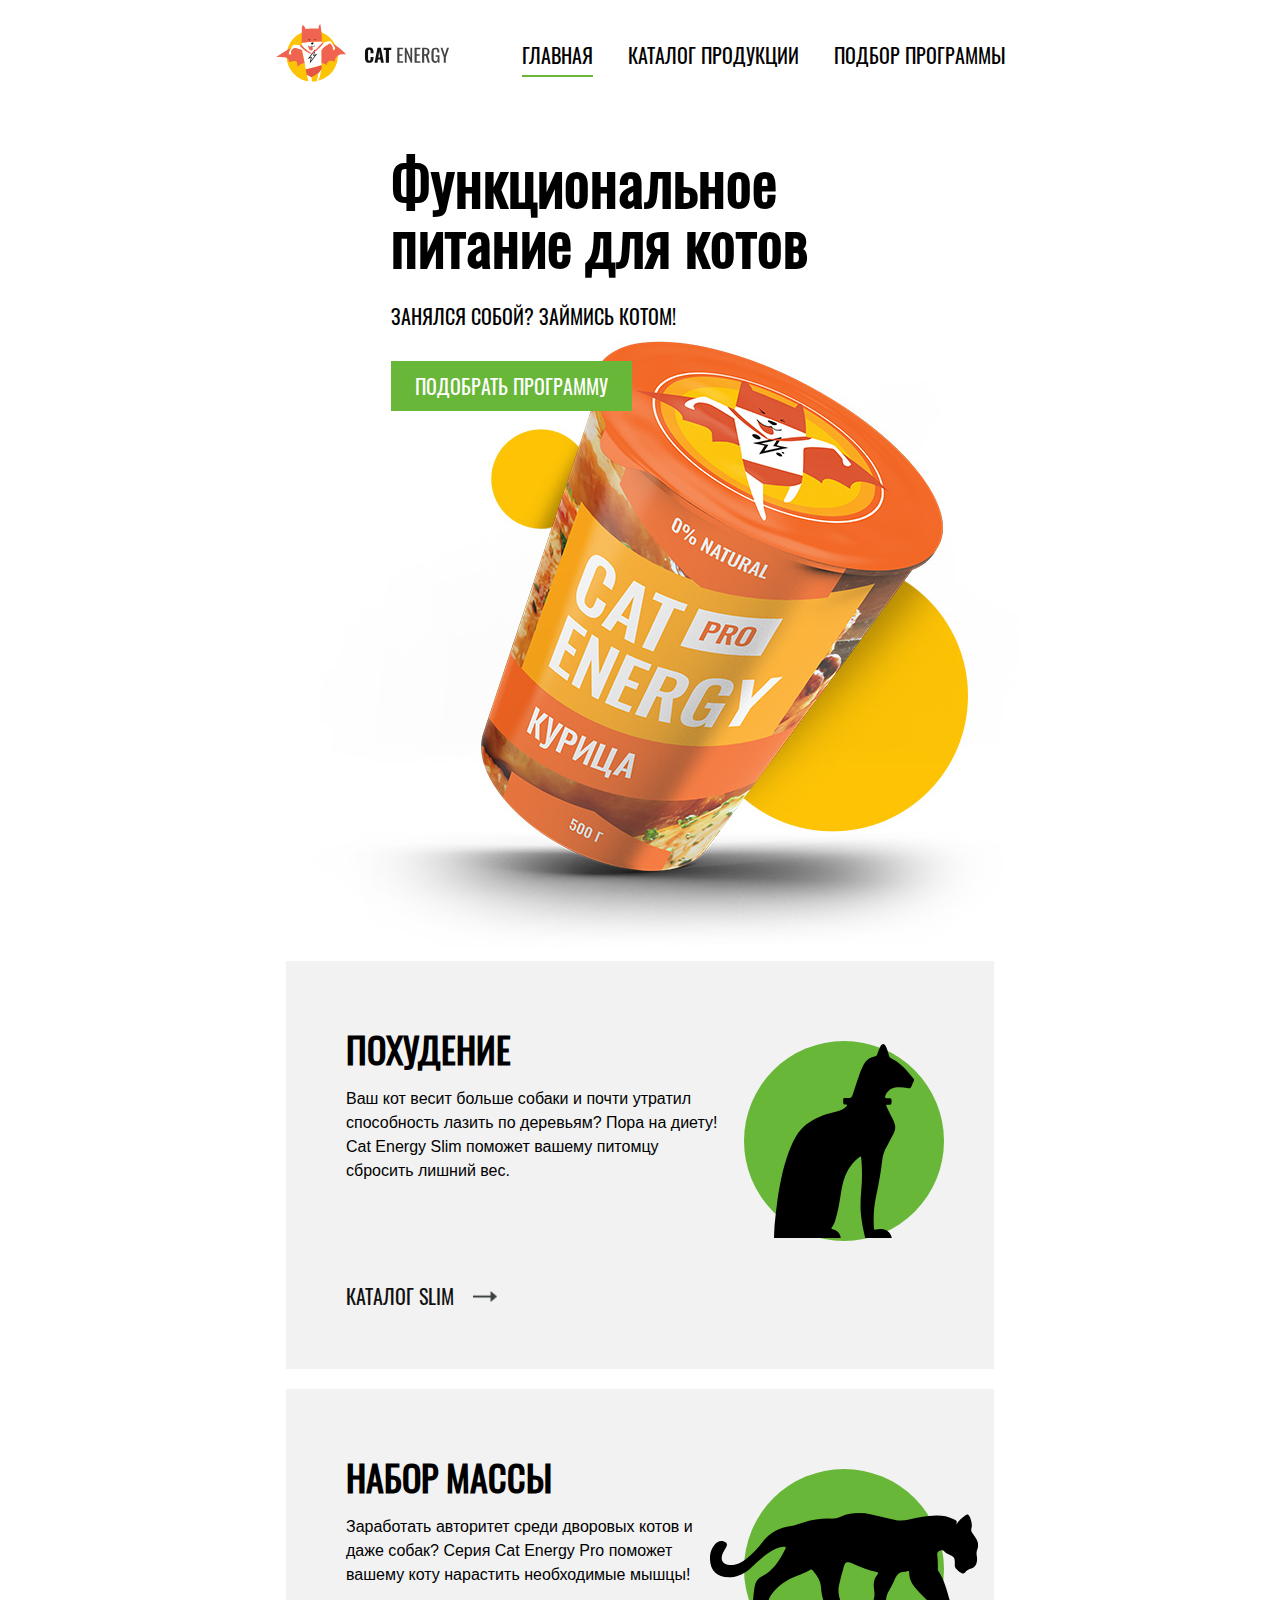
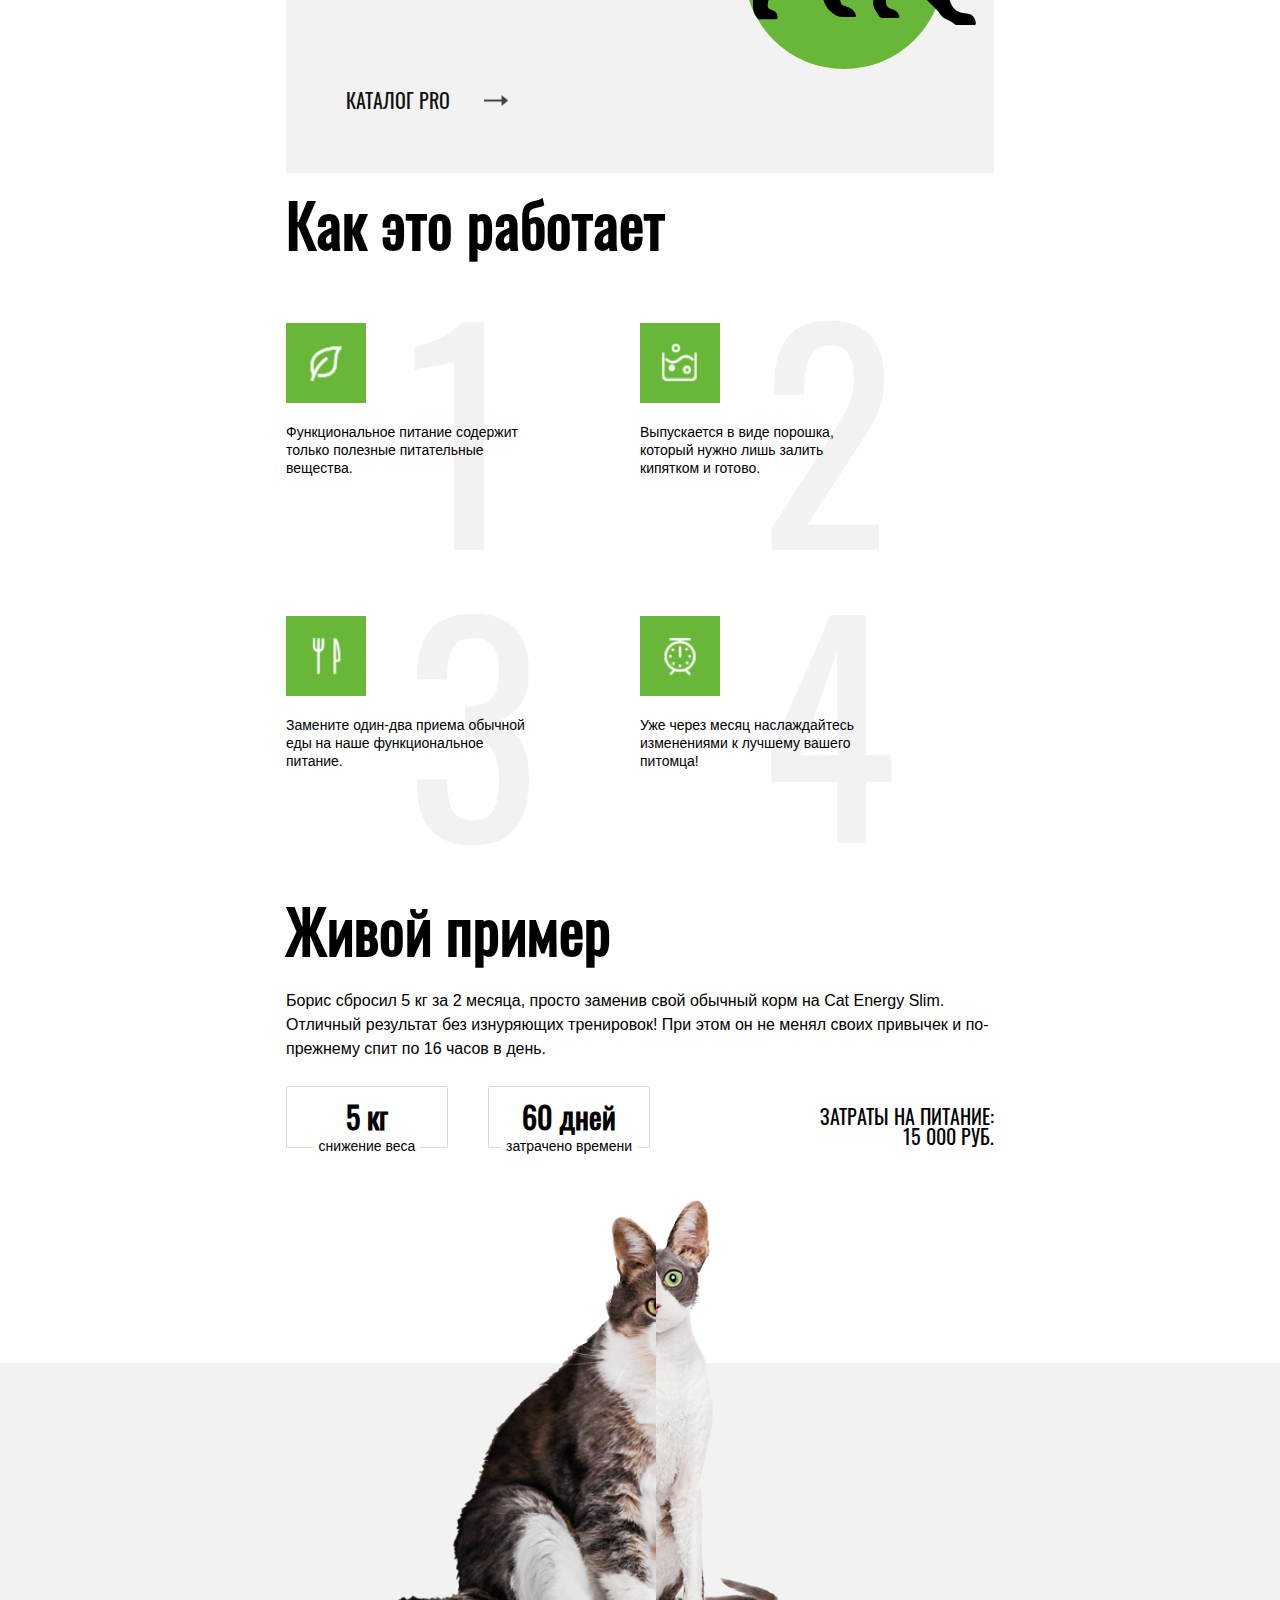
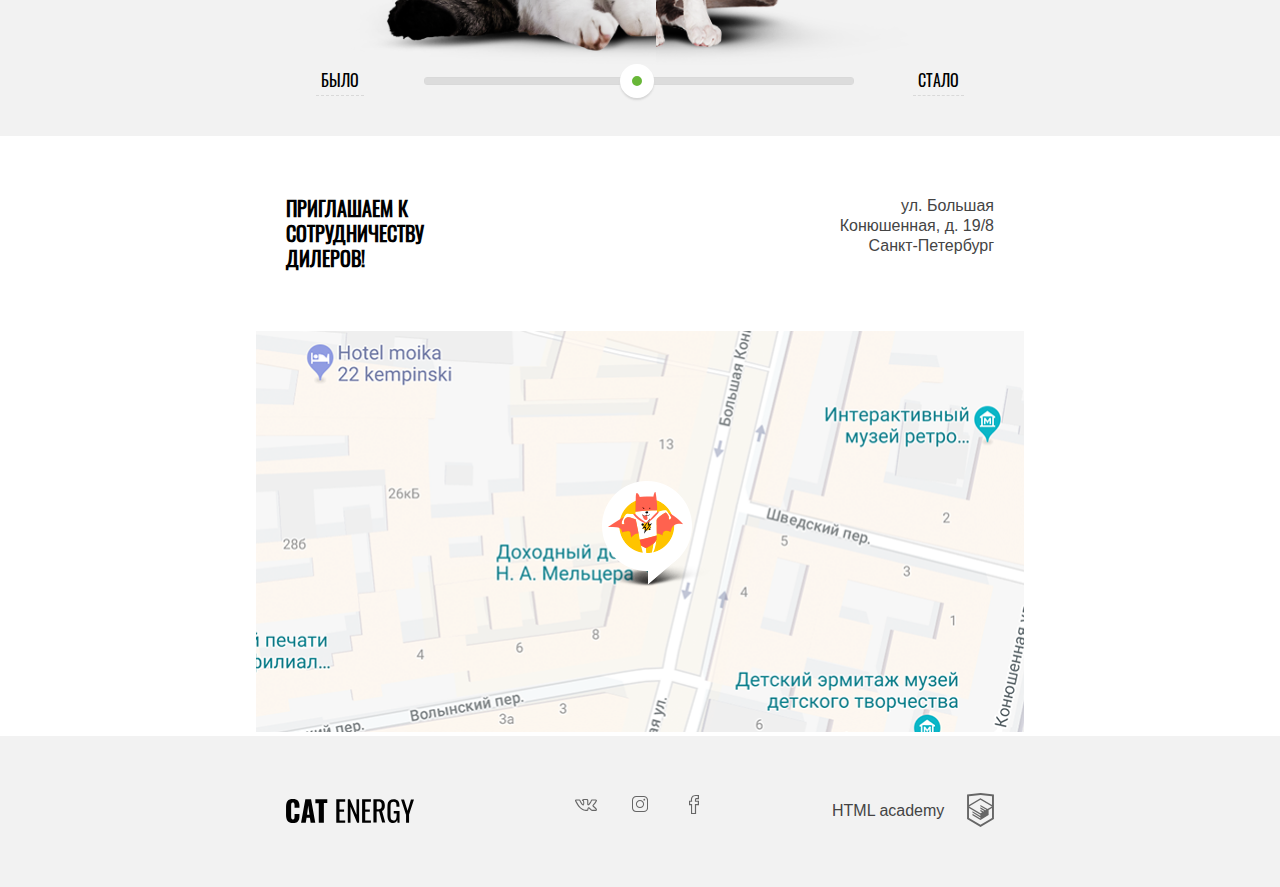
==== index.html @ 94b05511 "first commit" ====
<!DOCTYPE html>
<html lang="ru">

<head>
  <meta charset="UTF-8">
  <meta name="viewport" content="width=device-width, initial-scale=1.0">
  <title>Document</title>
  <link rel="stylesheet" href="/css/style.min.css">
</head>

<body>
  <header class="page-header">
    <div class="page-header__wrapper">
      <a class="page-header__logo">
        <picture>
          <source media="(min-width:1440px)" srcset="/img/svg/logo-desktop.svg">
          <source media="(min-width:768px)" srcset="/img/svg/logo-tablet.svg">
          <img class="page-header__logo-image" src="/img/svg/logo-mobile.svg" alt="Логотип Cat Energy">
        </picture>
      </a>
      <a class="page-header__logo--text" href="#">
        <img class="page-header__name" wigth="101" height="18" src="/img/svg/logo-mobile-header.svg" width="101" alt="Логотип Cat Energy">
      </a>


    </div>
    <nav class="main-nav main-nav--nojs">
      <button class="main-nav__toggle" type="button"><span class="visually-hidden">Открыть меню</span></button>
      <ul class="main-nav__list site-list">

        <li class="site-list__item site-list__item--active"><a class="site-list__link site-list__link--active"><span>Главная</span></a></li>
        <li class="site-list__item"><a class="site-list__link" href="catalog.html"><span>Каталог продукции</span></a>

        </li>
        <li class="site-list__item"><a class="site-list__link" href="programs.html"><span>Подбор программы</span></a>
        </li>
      </ul>
    </nav>


  </header>
  <main>

    <section class="start-home">
      <h1 class="visually-hidden">Cat energy</h1>
      <h2 class="start-home__title">Функциональное <br> питание для котов</h2>
      <p class="start-home__text">Занялся собой? Займись котом!</p>
      <picture>
        <source media="(min-width:1440px)" srcset="/img/index-can-desktop@1x.png 1x, /img/index-can-desktop@2x.png 2x">
        <source media="(min-width:768px)" srcset="/img/index-can-tablet@1x.jpg 1x, /img/index-can-tablet@2x.jpg 2x">
        <img class="start-home__image" src="/img/index-can-mobile@1x.png" srcset="/img/index-can-mobile@2x.png 2x" width="709" height="609" alt="Cat energy Функциональное питание для котов">
      </picture>
      <a href="programs.html" class="start-home__button button">Подобрать программу</a>
    </section>
    <div class="container">
      <section class="programs">
        <h2 class="visually-hidden">Описание программ питания</h2>


        <ul class="programs__list">
          <li class="programs__item">
            <div class="programs__illustration">
              <svg width="35" height="49" class="programs__picture programs__picture--slim">
                <title>Похудение</title>
                <use xlink:href="/img/svg/sprite.svg#svg--cat-slim_b"></use>

              </svg>

            </div>
            <h3 class="programs__title">Похудение</h3>
            <p class="programs__text">Ваш кот весит больше собаки и почти утратил способность лазить по деревьям? Пора
              на
              диету! Cat Energy Slim поможет вашему питомцу сбросить лишний вес.</p>
            <a href="catalog.html" class="programs__link"><span>Каталог Slim</span>

              <svg width="24" height="11" class="programs__arrow">
                <title>Стрелка</title>
                <use xlink:href="/img/svg/sprite.svg#svg--icon-arrow"></use>

              </svg>
            </a>
          </li>
          <li class="programs__item">
            <div class="programs__illustration">
              <svg width="67" height="28" class="programs__picture programs__picture--pro">
                <title>Набор массы</title>
                <use xlink:href="/img/svg/sprite.svg#svg--cat-pro_b"></use>

              </svg>
            </div>
            <h3 class="programs__title">Набор массы</h3>
            <p class="programs__text">Заработать авторитет среди дворовых котов и даже собак?
              Серия Cat Energy Pro поможет вашему коту нарастить необходимые мышцы!</p>
            <a href="catalog.html" class="programs__link"><span>Каталог Pro</span>
              <span class="programs__arrow arrow">

                <svg width="24" height="11" class="programs__arrow">
                  <title>Стрелка</title>
                  <use xlink:href="/img/svg/sprite.svg#svg--icon-arrow"></use>

                </svg>

            </span></a>
          </li>
        </ul>

      </section>
      <section class="how-to">
        <h2 class="how-to__title">
          Как это работает
        </h2>
        <ul class="how-to__list">
          <li class="how-to__item how-to__item--nature">
            <p class="how-to__text">Функциональное питание содержит только полезные питательные вещества.</p>
          </li>
          <li class="how-to__item how-to__item--struct">
            <p class="how-to__text">Выпускается в виде порошка, который нужно лишь залить кипятком и готово.</p>
          </li>
          <li class="how-to__item how-to__item--eat">
            <p class="how-to__text">Замените один-два приема обычной еды на наше функциональное питание.</p>
          </li>
          <li class="how-to__item how-to__item--time">
            <p class="how-to__text">Уже через месяц наслаждайтесь изменениями к лучшему вашего питомца!</p>
          </li>
        </ul>
      </section>
    </div>
    <section class="experience">
      <div class="container experience__column">
        <div class="experience__info">
          <h2 class="experience__title">Живой пример</h2>
          <p class="experience__text">Борис сбросил 5 кг за 2 месяца, просто заменив свой обычный корм на Cat Energy
            Slim.
            Отличный результат без изнуряющих тренировок! При этом он не менял своих привычек и по-прежнему спит по 16
            часов
            в
            день. </p>
          <div class="experience__wrapper">
            <ul class="experience__list">
              <li class="experience__item">
                <strong class="experience__fact">5 кг</strong>
                <p class="experience__about">снижение веса</p>
              </li>
              <li class="experience__item">
                <strong class="experience__fact">60 дней</strong>
                <p class="experience__about">затрачено времени</p>
              </li>
            </ul>
            <p class="experience__price"><span>Затраты на питание:</span> <span> 15 000 руб.</span> </p>
          </div>
        </div>
        <div class="experience__interactive">

          <div class="experience__cat-box">
            <div class="experience__cat--before" style="width: 50%;"></div>
            <div class="experience__cat--after" style="width: 50%;"></div>
          </div>
          <div class="experience__progress">
            <button type="button" class="experience__button experience__button--before">Было</button>
            <div class="experience__range-wrapper">
              <div class="experience__toggle experience__toggle--before"> </div>

              <input type="range" min="1" max="100" value="50" class="experience__range range" id="toggle">

              

            </div>
            <button type="button" class="experience__button experience__button--after">Стало</button>
          </div>
        </div>

      </div>

    </section>


  </main>

  <footer class="page-footer">
    <section class="adress">
      <div class="container">
        <div class="adress__wrapper">
          <h3 class="adress__title">Приглашаем к сотрудничеству дилеров!</h3>
          <p class="adress__text">ул. Большая Конюшенная, д. 19/8
            <br>
            <br>
            Санкт-Петербург</p>

        </div>
      </div>

      <div class="adress__map-container">
        <picture>
          <source srcset="/img/bg-map-desktop@1x.png 1x, /img/bg-map-desktop@2x.png 2x" media="(min-width:1440px)">
          <source srcset="/img/bg-map-tablet@1x.png 1x, /img/bg-map-tablet@2x.png 2x" media="(min-width:768px)">
          <img class="adress__map" src="/img/bg-map-mobile@1x.png" srcset="/img/bg-map-mobile@2x.png 2x" alt="Местонахождение ул. Большая Конюшенная, д. 19/8
        Санкт-Петербург">
        </picture>
        <span class="adress__map-pin"></span>
      </div>
    </section>

    <section class="page-footer__main">
      <div class="container">
        <div class="page-footer__wrapper">
          <div class="page-footer__container">
            <img src="/img/svg/footer-logo.svg" width="128" height="24" alt="Логотип Cat Energy" class="page-footer__logo">
          </div>
          <div class="page-footer__social social">
            <ul class="page-footer__social social__list">
              <li class="social__item">
                <a class="social__link social__link--vk" href="#">
                  <svg width="22" height="12" class="social__icon">
                    <title>Вконтакте</title>
                    <use xlink:href="/img/svg/sprite.svg#svg--icon-vk"></use>
                  </svg>

                </a>
              </li>
              <li class="social__item">
                <a class="social__link social__link--inst" href="#">
                  <svg width="16" height="16" class="social__icon">
                    <title>Инстаграмм</title>
                    <use xlink:href="/img/svg/sprite.svg#svg--icon-insta"></use>
                  </svg>


                </a>
              </li>
              <li class="social__item">
                <a class="social__link social__link--fb" href="#">
                  <svg width="10" height="19" class="social__icon">
                    <title>Фейсбук</title>
                    <use xlink:href="/img/svg/sprite.svg#svg--icon-fb"></use>
                  </svg>


                </a>
              </li>
            </ul>
          </div>
          <p class="page-footer__copyright">
            <span>HTML academy</span>
            <a class="" href="htmlacademy.ru">
              <svg width="27" height="34" class="social__icon">
                <title>htmlacademy</title>
                <use xlink:href="/img/svg/sprite.svg#svg--logo-htmlacademy"></use>
              </svg>
            </a>

          </p>
        </div>

      </div>
    </section>
  </footer>

  <script src="\js\action.min.js"></script>
</body>

</html>
---- css/style.min.css ----
/*! normalize.css v8.0.1 | MIT License | github.com/necolas/normalize.css */
body,html{font-size:14px}html{line-height:1.15;-webkit-text-size-adjust:100%}body{min-width:320px;max-width:1440px;margin:0 auto;font-family:Arial,sans-serif;line-height:18px;font-weight:400;color:#000;background-color:#fff}details,main{display:block}h1{font-size:2em;margin:.67em 0}hr{-webkit-box-sizing:content-box;box-sizing:content-box;height:0;overflow:visible}code,kbd,pre,samp{font-family:monospace,monospace;font-size:1em}a{background-color:transparent;text-decoration:none}abbr[title]{border-bottom:none;-webkit-text-decoration:underline dotted;text-decoration:underline dotted}b,strong{font-weight:bolder}small{font-size:80%}sub,sup{font-size:75%;line-height:0;position:relative;vertical-align:baseline}sub{bottom:-.25em}sup{top:-.5em}img{border-style:none;height:auto;max-width:100%}button,input,optgroup,select,textarea{font-family:inherit;font-size:100%;line-height:1.15;margin:0}button,input{overflow:visible}button,select{text-transform:none}[type=button],[type=reset],[type=submit],button{-webkit-appearance:button}[type=button]::-moz-focus-inner,[type=reset]::-moz-focus-inner,[type=submit]::-moz-focus-inner,button::-moz-focus-inner{border-style:none;padding:0}[type=button]:-moz-focusring,[type=reset]:-moz-focusring,[type=submit]:-moz-focusring,button:-moz-focusring{outline:1px dotted ButtonText}fieldset{padding:.35em .75em .625em}legend{color:inherit;display:table;max-width:100%;white-space:normal}progress{vertical-align:baseline}textarea{overflow:auto}[type=checkbox],[type=radio],legend{-webkit-box-sizing:border-box;box-sizing:border-box;padding:0}[type=number]::-webkit-inner-spin-button,[type=number]::-webkit-outer-spin-button{height:auto}[type=search]{-webkit-appearance:textfield;outline-offset:-2px}[type=search]::-webkit-search-decoration{-webkit-appearance:none}::-webkit-file-upload-button{-webkit-appearance:button;font:inherit}summary{display:list-item}[hidden],template{display:none}@font-face{font-family:"Oswald-Regular";src:url(/fonts/Oswald-Regular.woff2) format("woff2"),url(/fonts/Oswald-Regular.woff) format("woff");font-weight:400;font-style:normal;font-display:swap}@font-face{font-family:"Oswald-Bold";src:url(/fonts/Oswald-Bold.woff2) format("woff2"),url(/fonts/Oswald-Bold.woff) format("woff");font-weight:700;font-style:normal;font-display:swap}.visually-hidden{position:absolute;width:1px;height:1px;padding:0;margin:-1px;overflow:hidden;clip:rect(0 0 0 0);border:0}path{fill:inherit;stroke:inherit}.button{padding:14px 74px;background-color:#68b738;font:inherit;text-transform:uppercase;font-family:'Oswald-Regular',Arial,sans-serif;font-size:14px;line-height:18px;border:0;color:#fff}.button:hover{background-color:#5eaa2f}.button:focus{color:rgba(255,255,255,.3)}.container{position:relative;display:block;width:280px;margin-left:auto;margin-right:auto;padding-left:20px;padding-right:20px}@media (min-width:768px){.container{width:708px;padding-left:30px;padding-right:30px}}@media (min-width:1440px){.container{width:1220px;padding-left:40px;padding-right:40px}}@media (min-width:768px) and (max-width:1299px){.container--ident{padding-left:70px;padding-right:70px}}.page-header,.page-header__wrapper{position:relative;display:-webkit-box;display:-ms-flexbox;display:flex}.page-header{-webkit-box-orient:vertical;-webkit-box-direction:normal;-ms-flex-direction:column;flex-direction:column;width:320px;margin:0 auto}.page-header__wrapper{height:65px;-webkit-box-align:center;-ms-flex-align:center;align-items:center;margin:0 20px}.page-header__name{width:212px;text-align:center}.page-header__logo{position:absolute;top:0;left:0;margin:11px 0}.page-header__logo:hover{opacity:.8}.page-header__logo:active,.site-list__link[href]:hover{opacity:.6}.page-header__logo-image{width:33px;height:38px}.page-header__logo--text{width:101px;height:18px;margin:0 auto}@media (min-width:768px){.page-header{width:768px;-webkit-box-orient:horizontal;-webkit-box-direction:normal;-ms-flex-direction:row;flex-direction:row;-webkit-box-pack:justify;-ms-flex-pack:justify;justify-content:space-between;margin-top:24px;margin-bottom:24px}.page-header__wrapper{display:block}.page-header__name{display:none}.page-header__logo{position:relative}.page-header__logo-image{width:173px;height:58px}.page-header__logo:focus,.page-header__logo:hover{opacity:.6}.page-header__logo:active{opacity:.3}}@media (min-width:1440px){.page-header{position:relative;width:1440px;margin-top:54px}.page-header::after{content:"";position:absolute;top:-54px;right:0;width:50%;height:698px;background-image:url(/img//index-background-desktop@1x.jpg);background-size:auto 100%;background-repeat:no-repeat;background-position:top right;background-color:#64a83b;z-index:-1}.page-header__wrapper{margin-left:110px}.page-header__logo{position:relative}.page-header__logo-image{width:202px;height:59px}.inner-page .page-header::after{width:0;height:0}}@media (-webkit-min-device-pixel-ratio:1.5),(min-resolution:1.5dppx){.page-header::after{background-image:url(/img/index-background-desktop@2x.jpg)}}.page-main__title{font-family:'Oswald-Regular',Arial,sans-serif;font-size:36px;line-height:60px;padding:0;margin-top:15px;margin-bottom:25px}.page-main__form{margin:0 auto}@media (min-width:768px){.page-main__title{font-size:60px;line-height:60px;padding:0}}@media (min-width:1440px){.page-main__title{margin-top:70px;margin-bottom:53px}}.main-nav{position:relative;width:320px;margin:0 auto}.main-nav__toggle{position:absolute;top:-65px;right:0;z-index:2;display:block;width:65px;height:65px;cursor:pointer;border:0}.main-nav__toggle,.main-nav__toggle:hover,.main-nav__togglefocus{background-color:#fff}.main-nav__list{height:0;opacity:0;-webkit-transition:height .5s,opacity .2s;transition:height .5s,opacity .2s}.main-nav--opened .main-nav__list{height:216px;opacity:1;-webkit-transition:height .5s,opacity 1.2s;transition:height .5s,opacity 1.2s}.main-nav--nojs .main-nav__list{height:auto;opacity:1}.main-nav--nojs .main-nav__toggle{display:none}.main-nav .main-nav__toggle::after,.main-nav .main-nav__toggle::before{content:"";position:absolute;right:20px;width:24px;height:2px;background-color:#000;top:29px;-webkit-box-shadow:0 6px 0 0 #000;box-shadow:0 6px 0 0 #000;-webkit-transition:.5s ease-out;transition:.5s ease-out}.main-nav .main-nav__toggle::after{top:23px;-webkit-box-shadow:0 12px 0 0 #000;box-shadow:0 12px 0 0 #000}.main-nav--opened .main-nav__toggle::after,.main-nav--opened .main-nav__toggle::before{content:"";position:absolute;top:30px;right:20px;width:24px;height:2px;background-color:#000;-webkit-transform:rotate(45deg);transform:rotate(45deg);-webkit-box-shadow:none;box-shadow:none;-webkit-transition:.5s ease-out;transition:.5s ease-out}.main-nav--opened .main-nav__toggle::after{-webkit-transform:rotate(-45deg);transform:rotate(-45deg)}@media (min-width:768px){.main-nav{width:auto;min-height:auto;position:relative;display:-webkit-box;display:-ms-flexbox;display:flex;margin-top:21px;margin-bottom:12px}.main-nav__list{height:auto;opacity:1;-webkit-transition:height .5s,opacity 1.2s;transition:height .5s,opacity 1.2s}.main-nav__toggle{display:none}.main-nav--closed .main-nav__list{height:auto;opacity:1;-webkit-transition:none;transition:none}}@media (min-width:1440px){.main-nav{margin-left:0;margin-right:110px}}.site-list{margin:0;padding:0;list-style:none;text-align:center}.site-list__item{border-top:2px solid #f2f2f2}.site-list__link{display:block;margin:25px auto;text-transform:uppercase;font-family:'Oswald-Regular',Arial,sans-serif;font-size:20px;line-height:20px;color:#000}.site-list__link[href]:active{opacity:.3}@media (min-width:768px){.site-list{display:-webkit-box;display:-ms-flexbox;display:flex;height:auto}.site-list__item{border:0;margin-left:35px}.site-list__item--active{border-bottom:2px solid #68b738}.site-list a{margin:0}}@media (min-width:1440px){.site-list__link{padding-bottom:3px;color:#fff}.site-list__item--active{border-bottom:2px solid #fff}.site-list__link--active span{border-bottom:none}.inner-page .site-list__link{padding-bottom:3px;color:#000}.inner-page .site-list__item--active{border-bottom:2px solid #68b738}}.start-home{position:relative;display:-webkit-box;display:-ms-flexbox;display:flex;-webkit-box-orient:vertical;-webkit-box-direction:normal;-ms-flex-direction:column;flex-direction:column;-webkit-box-align:center;-ms-flex-align:center;align-items:center;width:320px;margin:0 auto 20px}.start-home::after{content:"";position:absolute;left:0;width:100%;height:305px;background-image:url(/img/index-background-mobile.jpg);background-repeat:no-repeat;background-position:0 0;background-size:320px 305px;background-color:#64a83b;z-index:-1}.start-home__text,.start-home__title{font-family:'Oswald-Regular',Arial,sans-serif;font-size:36px;line-height:36px;color:#fff;text-align:center;padding:0;margin:29px 0 0}.start-home__text{text-transform:uppercase;font-size:14px;line-height:14px;margin:22px 0 0}.start-home__image{margin-top:28px}.start-home__button{margin-top:3px}@media (min-width:768px){.start-home{-webkit-box-align:start;-ms-flex-align:start;align-items:flex-start;width:427px;padding-left:120px;padding-right:192px;margin:0 auto}.start-home::after{content:"";width:0;height:0}.start-home__title{color:#000;text-align:left;font-size:60px;line-height:60px;margin:38px 0 35px}.start-home__text{color:#000;font-size:20px;line-height:20px;margin:0 0 32px}.start-home__image{position:absolute;top:200px;left:40px;z-index:-1}.start-home__button{font-size:20px;line-height:20px;padding:15px 24px;margin-bottom:550px}}@media (min-width:1440px){.start-home{-webkit-box-align:start;-ms-flex-align:start;align-items:flex-start;width:427px;padding-left:190px;margin:0 0 268px}.start-home__title{margin-top:78px;margin-bottom:45px}.start-home__text{margin-bottom:48px}.start-home__image{position:absolute;width:522px;height:499px;top:-30px;left:auto;right:-280px;z-index:-1}.start-home__button{margin-bottom:0}}.programs{display:-webkit-box;display:-ms-flexbox;display:flex;-webkit-box-orient:vertical;-webkit-box-direction:normal;-ms-flex-direction:column;flex-direction:column;-webkit-box-align:center;-ms-flex-align:center;align-items:center}.programs__list{position:relative;list-style:none;width:280px;margin:0;padding:0 20px}.programs__item{position:relative;display:-webkit-box;display:-ms-flexbox;display:flex;-ms-flex-wrap:wrap;flex-wrap:wrap;-webkit-box-align:center;-ms-flex-align:center;align-items:center;padding:30px 20px 0;margin-bottom:20px;background-color:#f2f2f2}.programs__item:last-child{margin-bottom:35px}.programs__title{font-family:'Oswald-Regular',Arial,sans-serif;font-size:24px;line-height:37px;text-transform:uppercase;margin:0 0 35px 92px}.programs__text{width:240px;margin:0;padding:0 0 23px;font-family:Arial,sans-serif;font-size:14px;line-height:18px;border-bottom:1px solid #d9d9d9}.programs__illustration{position:absolute;top:25px;width:50px;height:50px;background:#68b738;border-radius:50%}.programs__picture{position:absolute;left:50%;top:50%;-webkit-transform:translate(-50%,-50%);transform:translate(-50%,-50%)}.programs__link{margin-top:20px;margin-bottom:22px}.programs__link span{font-family:'Oswald-Regular',Arial,sans-serif;font-size:16px;line-height:16px;text-transform:uppercase}@media (min-width:768px){.programs__wrapper{width:768px}.programs__list{width:708px}.programs__item{position:relative;display:-webkit-box;display:-ms-flexbox;display:flex;-webkit-box-orient:vertical;-webkit-box-direction:normal;-ms-flex-direction:column;flex-direction:column;-webkit-box-align:start;-ms-flex-align:start;align-items:flex-start;padding-top:70px;padding-left:60px}.programs__item:last-child{margin-bottom:20px}.programs__title{font-size:36px;line-height:36px;padding:0;margin:0 0 20px}.programs__text{width:380px;font-size:16px;line-height:24px;margin-bottom:60px;border:0}.programs__illustration{width:200px;height:200px;top:80px;right:50px}.programs__link{margin-bottom:60px;padding:0;color:#111}.programs__link:active{color:#111;opacity:.3}.programs__link span{font-size:20px;line-height:20px}.programs__arrow,.programs__link:active .programs__arrow,.programs__link:hover .programs__arrow{-webkit-transition:-webkit-transform .4s;transition:transform .4s;transition:transform .4s,-webkit-transform .4s}.programs__arrow{margin-left:15px;margin-bottom:3px;-webkit-transform:translateX(0);transform:translateX(0)}.programs__link:active .programs__arrow,.programs__link:hover .programs__arrow{-webkit-transform:translateX(5px);transform:translateX(5px)}.programs__link:active .programs__arrow{opacity:.5}.programs__picture--slim{width:140px;height:194px}.programs__picture--pro{width:268px;height:112px}}@media (min-width:1440px){.programs{-webkit-box-orient:horizontal;-webkit-box-direction:normal;-ms-flex-direction:row;flex-direction:row}.programs__list{display:-webkit-box;display:-ms-flexbox;display:flex;-webkit-box-pack:justify;-ms-flex-pack:justify;justify-content:space-between;-ms-flex-wrap:wrap;flex-wrap:wrap;width:100%}.programs__item{padding-right:40px}.programs__title{margin-left:160px;margin-bottom:65px}.programs__text{width:470px;padding:0;margin-bottom:30px}.programs__link{margin-top:0}.programs__illustration{width:100px;height:100px;top:40px;left:50px}.programs__picture--slim{width:70px;height:97px}.programs__picture--pro{width:134px;height:56px}}.how-to__title{font-family:'Oswald-Regular',Arial,sans-serif;font-size:36px;line-height:60px;padding:0;margin:0}.how-to__list{position:relative;list-style:none;padding:0;margin:0}.how-to__item{position:relative;margin-left:81px;margin-bottom:20px}.how-to__item:last-child{margin-bottom:40px}.how-to__item::before{content:"";position:absolute;width:60px;height:60px;top:0;left:-80px;background-color:#68b738}.how-to__item--eat::before,.how-to__item--nature::before,.how-to__item--struct::before,.how-to__item--time::before{background-image:url(/img/advantage-leaf@1x.png);background-repeat:no-repeat;background-position:center center;background-size:60px 60px}.how-to__item--eat::before,.how-to__item--struct::before,.how-to__item--time::before{background-image:url(/img/advantage-powder@1x.png)}.how-to__item--eat::before,.how-to__item--time::before{background-image:url(/img/advantage-dining@1x.png)}.how-to__item--time::before{background-image:url(/img/advantage-clock@1x.png)}@media (-webkit-min-device-pixel-ratio:1.5),(min-resolution:1.5dppx){.how-to__item--nature::before{background-image:url(/img/advantage-leaf@2x.png)}.how-to__item--struct::before{background-image:url(/img/advantage-powder@2x.png)}.how-to__item--eat::before{background-image:url(/img/advantage-dining@2x.png)}.how-to__item--time::before{background-image:url(/img/advantage-clock@2x.png)}}.how-to__text{font-family:Arial,sans-serif;font-size:14px;line-height:18px}@media (min-width:768px){.how-to{counter-reset:itemNum}.how-to__title{font-size:60px;line-height:60px;margin-bottom:30px}.how-to__list{display:-webkit-box;display:-ms-flexbox;display:flex;-ms-flex-wrap:wrap;flex-wrap:wrap}.how-to__item{width:354px;margin:0 0 85px}.how-to__text{width:245px;margin-top:140px}.how-to__item::before{top:40px;left:0;width:80px;height:80px}.how-to__item::after{counter-increment:itemNum;content:counter(itemNum);position:absolute;font-family:'Oswald-Regular',Arial,sans-serif;font-size:281px;line-height:281px;top:0;left:120px;color:#f2f2f2;z-index:-1}}@media (min-width:1440px){.how-to__list{-webkit-box-pack:justify;-ms-flex-pack:justify;justify-content:space-between}.how-to__item{width:245px}.how-to__text{width:225px}}.range{-webkit-appearance:none;-moz-appearance:none;appearance:none;width:100%;height:6px;background-color:#dcdcdc;outline:0;cursor:pointer}.range::-webkit-slider-thumb{-webkit-appearance:none;appearance:none;width:34px;height:34px;border:12px solid #fff;border-radius:50%;-webkit-box-shadow:0 2px 2px 0 #d6d6d6;box-shadow:0 2px 2px 0 #d5d5d5;background-color:#68b738}.range::-webkit-slider-thumb::before{content:"";position:absolute;top:12px;left:12px;width:8px;height:8px;border-radius:50%;background-color:#68b738}.range::-webkit-slider-thumb:hover{-webkit-box-shadow:0 5px 5px 0 #d5d5d5;box-shadow:0 5px 5px 0 #d5d5d5}.range::-webkit-slider-thumb:active{width:32px;height:32px;border:11px solid #fff;-webkit-box-shadow:0 0 0 2px #68b738;box-shadow:0 0 0 2px #68b738}.experience{background-color:#f2f2f2}.experience__title{font-family:'Oswald-Regular',Arial,sans-serif;font-size:36px;line-height:60px;padding:30px 0 0;margin:0 0 30px}.experience__text{font-family:Arial,sans-serif;font-size:14px;line-height:18px;padding:0;margin:0 0 25px}.experience__list{display:-webkit-box;display:-ms-flexbox;display:flex;-ms-flex-wrap:wrap;flex-wrap:wrap;-webkit-box-align:center;-ms-flex-align:center;align-items:center;-webkit-box-pack:justify;-ms-flex-pack:justify;justify-content:space-between;list-style:none;padding:0;margin:0 0 38px}.experience__item{position:relative}.experience__fact{display:block;padding:15px 0;width:125px;font-family:'Oswald-Regular',Arial,sans-serif;font-size:24px;line-height:24px;text-align:center;border:1px solid #d9d9d9;border-radius:2px}.experience__about{position:absolute;top:35px;left:20px;width:77px;padding:0 5px;background-color:#f2f2f2;font-family:Arial,sans-serif;font-size:12px;line-height:12px;text-align:center}.experience__price{font-family:'Oswald-Regular',Arial,sans-serif;font-size:14px;line-height:20px;text-transform:uppercase;text-align:center;margin-bottom:45px}.experience__cat-box{position:relative;width:320px;height:300px}.experience__cat--after,.experience__cat--before{position:absolute;bottom:0;background-size:cover;background-repeat:no-repeat;background-position-x:center;-webkit-transition:.5s;transition:.5s}.experience__cat--before{left:0;height:240px;background-image:url(/img/before-mobile@1x.png);background-position:right 0}.experience__cat--after{right:0;height:300px;background-image:url(/img/after-mobile@1x.png);background-position:left 0}@media (-webkit-min-device-pixel-ratio:1.5),(min-resolution:1.5dppx){.experience__cat--after{background-image:url(/img/after-mobile@2x.png)}.experience__cat--before{background-image:url(/img/before-mobile@2x.png)}}.experience__progress,.experience__range-wrapper{display:-webkit-box;display:-ms-flexbox;display:flex;-webkit-box-align:center;-ms-flex-align:center;align-items:center}.experience__progress{-webkit-box-pack:justify;-ms-flex-pack:justify;justify-content:space-between;margin:0 30px;padding-bottom:40px}.experience__range-wrapper{position:relative;width:85px;height:14px;background-color:#fff;border:1px solid #d9d9d9;border-radius:15px}.experience__toggle{content:"";position:absolute;top:4px;left:5px;width:35px;height:6px;border-radius:6px;background-color:#68b738}.experience__toggle--after,.experience__toggle--before{-webkit-transform:translateX(0);transform:translateX(0);-webkit-transition:.5s ease-out;transition:.5s ease-out}.experience__toggle--after{right:5px;-webkit-transform:translateX(110%);transform:translateX(110%)}.experience__button{font-family:'Oswald-Regular',Arial,sans-serif;font-size:16px;line-height:20px;text-transform:uppercase;border:0;background-color:transparent;padding:5px;cursor:pointer}.adress__text br,.experience__range,.range{display:none}@media (min-width:768px){.experience{background-image:-webkit-gradient(linear,left top,left bottom,from(#fff),color-stop(57%,#fff),color-stop(57%,#f2f2f2),to(#f2f2f2));background-image:linear-gradient(#fff 0,#fff 57%,#f2f2f2 57%,#f2f2f2 100%)}.experience__title{font-size:60px;line-height:60px}.experience__text{font-size:16px;line-height:24px}.experience__item,.experience__wrapper{display:-webkit-box;display:-ms-flexbox;display:flex}.experience__wrapper{-webkit-box-pack:justify;-ms-flex-pack:justify;justify-content:space-between}.experience__item{position:relative;-webkit-box-orient:vertical;-webkit-box-direction:normal;-ms-flex-direction:column;flex-direction:column;-webkit-box-align:center;-ms-flex-align:center;align-items:center;margin-right:40px}.experience__price{font-size:20px;line-height:20px;width:192px;text-align:right}.experience__fact{width:160px;font-size:30px;line-height:30px}.experience__about{position:relative;width:auto;top:auto;left:auto;bottom:9px;margin:0;padding:0 5px;font-size:14px;line-height:14px;text-align:center;background-color:#fff}.experience__cat-box{display:block;width:610px;height:465px}.experience__cat--after,.experience__cat--before{position:absolute;height:465px;background-size:cover;background-repeat:no-repeat;-webkit-transition:none;transition:none}.experience__cat--before{left:65px;background-image:url(/img/before-tablet@1x.png);background-position:left}.experience__cat--after{right:-65px;background-image:url(/img/after-tablet@1x.png);background-position:right}.experience__range-wrapper{position:relative;display:-webkit-box;display:-ms-flexbox;display:flex;-webkit-box-align:center;-ms-flex-align:center;align-items:center;width:428px;height:6px;background-color:#d9d9d9;border-radius:3px}.experience__range{display:block;width:574px;margin:0 auto}.experience__button{border-bottom:1px dashed #d9d9d9}.experience__button:hover{border-bottom:1px solid #d9d9d9}.experience__button:active{border:0}.experience__toggle{display:none}}@media (min-width:768px) and (-webkit-min-device-pixel-ratio:1.5),(min-width:768px) and (min-resolution:1.5dppx){.experience__cat--after{background-image:url(/img/after-tablet@2x.png)}.experience__cat--before{background-image:url(/img/before-tablet@2x.png)}}@media (min-width:1440px){.experience{background-image:-webkit-gradient(linear,left top,left bottom,from(#fff),color-stop(28%,#fff),color-stop(28%,#f2f2f2),to(#f2f2f2));background-image:linear-gradient(#fff 0,#fff 28%,#f2f2f2 28%,#f2f2f2 100%)}.experience__column,.experience__info{display:-webkit-box;display:-ms-flexbox;display:flex}.experience__column{-webkit-box-pack:justify;-ms-flex-pack:justify;justify-content:space-between}.experience__info{-webkit-box-orient:vertical;-webkit-box-direction:normal;-ms-flex-direction:column;flex-direction:column}.experience__title{margin-bottom:135px}.experience__text{width:440px}.experience__wrapper{-webkit-box-orient:vertical;-webkit-box-direction:normal;-ms-flex-direction:column;flex-direction:column}.experience__list{-webkit-box-pack:justify;-ms-flex-pack:justify;justify-content:space-between;width:365px;margin-bottom:56px}.experience__item{margin:0}.experience__price{width:335px;display:-webkit-box;display:-ms-flexbox;display:flex;-webkit-box-pack:justify;-ms-flex-pack:justify;justify-content:space-between;margin:0}.experience__cat--before{position:absolute;left:-15px}.experience__cat--after{position:absolute;right:15px}}.page-footer__main{display:-webkit-box;display:-ms-flexbox;display:flex;-webkit-box-orient:vertical;-webkit-box-direction:normal;-ms-flex-direction:column;flex-direction:column;background-color:#f2f2f2}.page-footer__container,.page-footer__copyright{display:-webkit-box;display:-ms-flexbox;display:flex;-webkit-box-align:center;-ms-flex-align:center;align-items:center}.page-footer__container{-webkit-box-pack:center;-ms-flex-pack:center;justify-content:center;width:280px;height:95px}.page-footer__copyright{-webkit-box-pack:justify;-ms-flex-pack:justify;justify-content:space-between;margin:0;padding:22px 0;font-family:Arial,sans-serif;font-size:16px;line-height:16px;color:#444}.inner-page .page-footer{background-color:#f2f2f2}@media (min-width:768px){.page-footer__wrapper{display:-webkit-box;display:-ms-flexbox;display:flex;-webkit-box-pack:justify;-ms-flex-pack:justify;justify-content:space-between;margin:35px 0}.page-footer__container{width:auto;height:auto;margin-right:34px}.page-footer__copyright{width:162px}}.adress{position:relative}.adress__wrapper{display:-webkit-box;display:-ms-flexbox;display:flex}.adress__title{font-family:'Oswald-Regular',Arial,sans-serif;font-size:16px;line-height:20px;text-transform:uppercase;width:50%}.adress__text{font-family:Arial,sans-serif;font-size:14px;line-height:20px;width:50%}.adress__map-container{margin:0 auto}.adress__map,.adress__map-container{position:relative;width:320px}.adress__map-pin{position:absolute;top:180px;left:120px;width:62px;height:53px;background-image:url(/img/map-pin.png);background-repeat:no-repeat;background-size:100% 100%}@media (min-width:768px){.adress__wrapper{-webkit-box-pack:justify;-ms-flex-pack:justify;justify-content:space-between;padding:60px 0}.adress__text,.adress__title{width:165px;font-size:20px;line-height:25px;margin:0}.adress__text{text-align:right;font-size:16px;line-height:20px;color:#444}.adress__map,.adress__map-container{width:768px}.adress__map-pin{top:150px;left:330px;width:124px;height:106px;background-image:url(/img/map-pin_tablet.png);background-repeat:no-repeat;background-size:100% 100%}}@media (min-width:1440px){.adress__map,.adress__map-container{width:1440px}.adress__wrapper{position:absolute;z-index:1;padding:65px 70px;margin-top:90px;background-color:#fff}.adress__map-pin{position:absolute;top:150px;left:960px;width:124px;height:106px}.adress__text br{display:block}}.social{padding:24px 0 15px;border-top:1px solid #d9d9d9;border-bottom:1px solid #d9d9d9}.social__icon{cursor:pointer;fill:#666}.social__icon:focus,.social__icon:hover{fill:#68b738}.social__list{display:-webkit-box;display:-ms-flexbox;display:flex;-ms-flex-wrap:wrap;flex-wrap:wrap;-webkit-box-align:center;-ms-flex-align:center;align-items:center;-webkit-box-pack:justify;-ms-flex-pack:justify;justify-content:space-between;width:130px;padding:0;margin:0 auto;list-style:none}.social__link--fb,.social__link--inst{margin-right:6px}@media (min-width:768px){.social{border:0}}.catalog{display:block;width:320px;margin:0 auto}.catalog__title{font-family:'Oswald-Regular',Arial,sans-serif;font-size:36px;line-height:60px;font-weight:300;margin:0;padding:20px 20px 25px;border-top:2px solid #f2f2f2}.catalog__list{width:280px;list-style:none;padding:0 20px}.catalog__item{padding-bottom:25px}.catalog__more{display:-webkit-box;display:-ms-flexbox;display:flex;-webkit-box-orient:vertical;-webkit-box-direction:normal;-ms-flex-direction:column;flex-direction:column;-webkit-box-align:center;-ms-flex-align:center;align-items:center;border-top:2px solid #f2f2f2;border-bottom:2px solid #f2f2f2}.catalog__more-plus{width:30px;height:30px;opacity:.2;margin:25px 0}.catalog__more-title{text-transform:uppercase;font-family:'Oswald-Regular',Arial,sans-serif;font-size:16px;line-height:20px;margin:0 0 10px}.catalog__more-subtitle{font-size:12px;line-height:16px;margin-bottom:20px}.catalog__more-button{width:280px;background-color:#f2f2f2;margin-bottom:23px;color:#444}.catalog__more-button:hover{background-color:#ebebeb}.catalog__more-button:active{opacity:.3}@media (min-width:768px){.catalog{width:768px;margin:0 auto}.catalog__title{font-size:60px;line-height:60px;font-weight:300;margin:0;padding:20px 20px 25px;border-top:none}.catalog__list{display:-webkit-box;display:-ms-flexbox;display:flex;-ms-flex-wrap:wrap;flex-wrap:wrap;-webkit-box-pack:justify;-ms-flex-pack:justify;justify-content:space-between;width:708px}.catalog__item{width:324px;background-image:-webkit-gradient(linear,left top,left bottom,from(#fff),color-stop(25%,#fff),color-stop(25%,#f2f2f2),to(#f2f2f2));background-image:linear-gradient(#fff 0,#fff 25%,#f2f2f2 25%,#f2f2f2 100%);padding:0;margin-bottom:20px}.catalog__more{display:-webkit-box;display:-ms-flexbox;display:flex;-webkit-box-orient:vertical;-webkit-box-direction:normal;-ms-flex-direction:column;flex-direction:column;-webkit-box-align:center;-ms-flex-align:center;align-items:center;-webkit-box-pack:end;-ms-flex-pack:end;justify-content:flex-end;width:324px;border:2px solid #cdcdcd;padding:10px 0;margin-top:auto;margin-bottom:20px}.catalog__more-plus{width:60px;height:60px;margin:38px 0}.catalog__more-title{width:140px;margin-bottom:20px;text-align:center}.catalog__more-subtitle{width:170px;margin-bottom:80px;text-align:center}.catalog__more-button{width:248px;padding:8px 10px;margin-bottom:30px}}@media (min-width:1440px){.catalog{width:1300px}.catalog__list{width:1220px}.catalog__more{width:245px}.catalog__more-plus{margin:50px 0}.catalog__more-button{width:170px}}.product{display:-webkit-box;display:-ms-flexbox;display:flex;-ms-flex-wrap:wrap;flex-wrap:wrap;border-top:2px solid #f2f2f2}.product__wrapper{width:140px}.product__name{width:80px;text-transform:uppercase;font-family:'Oswald-Regular',Arial,sans-serif;font-size:16px;line-height:20px}.product__button{width:280px}.product__options{width:140px;border-collapse:collapse;font-size:16px;line-height:16px;color:#444}.product__options td:last-child{text-align:right}@media (min-width:768px){.product{-webkit-box-orient:vertical;-webkit-box-direction:normal;-ms-flex-direction:column;flex-direction:column;-webkit-box-align:center;-ms-flex-align:center;align-items:center;-webkit-box-pack:end;-ms-flex-pack:end;justify-content:flex-end;border-top:none}.product__wrapper{width:248px;margin-bottom:35px}.product__image{margin-top:50px;margin-bottom:40px}.product__name{width:140px;font-size:20px;line-height:20px;text-align:center;padding:0;margin:0 auto 20px}.product__button{width:248px;padding:8px 10px;margin-bottom:40px}.product__options{width:248px;border-collapse:collapse;color:#444}.product__options tr{border-bottom:1px solid #cdcdcd}.product__options td{padding:7px 0}.product__options td:last-child{text-align:right}}@media (min-width:1440px){.product{width:245px}.product__button,.product__options,.product__wrapper{width:170px}}.addition__title{position:relative;font-family:'Oswald-Regular',Arial,sans-serif;font-size:24px;line-height:24px;margin:0;padding:20px 0 25px}.addition__title::after{content:"";position:absolute;right:-20px;top:33px;width:50px;height:3px;background-color:#68b738}.addition__list{list-style:none;margin:0;padding:0}.addition__item{display:-webkit-box;display:-ms-flexbox;display:flex;-webkit-box-orient:vertical;-webkit-box-direction:normal;-ms-flex-direction:column;flex-direction:column;border-top:1px solid #cdcdcd;border-bottom:none}.addition__item:last-child{border-bottom:1px solid #cdcdcd}.addition__name{text-transform:uppercase;font-family:'Oswald-Regular',Arial,sans-serif;font-size:16px;line-height:16px;margin:15px 0}.addition__wrapper{display:-webkit-box;display:-ms-flexbox;display:flex;-webkit-box-pack:justify;-ms-flex-pack:justify;justify-content:space-between;margin-bottom:10px}.addition__price,.addition__quantity{font-size:14px;line-height:14px;color:#444;margin:0;padding:0}.addition__button{width:280px;margin-bottom:15px}@media (min-width:768px){.addition__title{font-size:36px;line-height:36px;padding-left:35px}.addition__title::after{width:326px;right:-40px;top:40px}.addition__title::before{content:"";position:absolute;left:-40px;top:40px;width:30px;height:3px;background-color:#68b738}.addition__item{-webkit-box-orient:horizontal;-webkit-box-direction:normal;-ms-flex-direction:row;flex-direction:row;-ms-flex-wrap:wrap;flex-wrap:wrap;-webkit-box-pack:justify;-ms-flex-pack:justify;justify-content:space-between;-webkit-box-align:center;-ms-flex-align:center;align-items:center;width:635px;padding:0 35px;border:1px solid #cdcdcd;border-bottom:none}.addition__name{font-size:20px;line-height:20px;color:#222;width:300px;margin:0}.addition__wrapper{-webkit-box-pack:end;-ms-flex-pack:end;justify-content:flex-end;width:230px;margin-top:25px;margin-bottom:20px}.addition__button{width:100%;padding:8px 10px}.addition__price{display:block;width:90px;text-align:right}}@media (min-width:1440px){.addition__column{display:-webkit-box;display:-ms-flexbox;display:flex;-webkit-box-pack:justify;-ms-flex-pack:justify;justify-content:space-between}.addition__title{margin:75px 0}.addition__title::after{width:960px;right:-80px}.addition__title::before{width:70px;left:-80px}.addition__list{margin-bottom:65px}.addition__item{width:896px;border-left:none;border-right:none}.addition__wrapper{-webkit-box-pack:justify;-ms-flex-pack:justify;justify-content:space-between;width:325px;margin-top:29px;margin-bottom:28px}.addition__button{width:248px;margin:0}}.stock{display:-webkit-box;display:-ms-flexbox;display:flex;-webkit-box-orient:vertical;-webkit-box-direction:normal;-ms-flex-direction:column;flex-direction:column;-webkit-box-align:center;-ms-flex-align:center;align-items:center;width:280px;height:289px;background-color:#68b738;background-image:url(/img/gift-photo-mobile.jpg);background-position:0 0;background-repeat:no-repeat;margin:40px 0}.stock__gift{margin-top:65px;margin-bottom:60px;fill:#fff}.stock__text{width:165px;text-align:center;font-size:16px;line-height:20px;color:#fff}@media (min-width:768px){.stock{-webkit-box-orient:horizontal;-webkit-box-direction:normal;-ms-flex-direction:row;flex-direction:row;-ms-flex-pack:distribute;justify-content:space-around;-webkit-box-align:center;-ms-flex-align:center;align-items:center;width:708px;height:200px;margin:70px 0;background-image:url(/img/gift-photo-tablet.jpg)}.stock__gift{width:55px;height:60px;margin:0}.stock__text{text-align:left}}@media (min-width:1440px){.stock{-webkit-box-orient:vertical;-webkit-box-direction:normal;-ms-flex-direction:column;flex-direction:column;-webkit-box-align:center;-ms-flex-align:center;align-items:center;width:245px;height:289px;background-image:url(/img/gift-photo-desktop.jpg);margin:0}}.form__title{position:relative;display:inline-block;padding-right:20px;margin:30px 0 33px;font-family:'Oswald-Regular',Arial,sans-serif;font-size:24px;line-height:24px;background-color:#fff}.form__title::before{content:'';position:absolute;top:12px;left:0;width:305px;height:3px;background-color:#68b738;z-index:-1}.form__title--contact{width:190px}.form__subtitle{padding:0;width:250px;text-align:left;font-family:'Oswald-Regular',Arial,sans-serif;font-size:14px;line-height:18px;text-transform:uppercase;margin:0 0 39px}.form__string{display:-webkit-box;display:-ms-flexbox;display:flex;-webkit-box-align:center;-ms-flex-align:center;align-items:center;-webkit-box-pack:justify;-ms-flex-pack:justify;justify-content:space-between;margin-bottom:0}.form__string:last-child{margin-bottom:18px}.form__list{list-style:none;padding:0;margin:0}.form__item{position:relative;display:-webkit-box;display:-ms-flexbox;display:flex;-webkit-box-pack:justify;-ms-flex-pack:justify;justify-content:space-between;-webkit-box-align:center;-ms-flex-align:center;align-items:center;width:280px;text-transform:uppercase;margin-bottom:17px}.form__item--row:last-child{margin-bottom:0}.form__border{border-top:1px solid #e6e6e6;border-bottom:1px solid #e6e6e6;padding-top:30px}.form__border .form__list{margin:0 auto}.form__border .form__item{margin-bottom:0}.form__wrapper{display:-webkit-box;display:-ms-flexbox;display:flex;-webkit-box-orient:vertical;-webkit-box-direction:normal;-ms-flex-direction:column;flex-direction:column;-webkit-box-align:center;-ms-flex-align:center;align-items:center;margin-bottom:3px}.form__label{font-family:'Oswald-Regular',Arial,sans-serif;font-size:16px;line-height:18px;text-transform:uppercase}.form__label--checkbox,.form__label--radio{position:relative;margin-left:46px;margin-bottom:25px}.form__radio+label::before{content:"";position:absolute;left:-47px;top:-7px;width:30px;height:30px;border:1px solid #e6e6e6;border-radius:50%}.form__radio:hover+label::before{border:1px solid #bababa}.form__radio:disabled+label::before{opacity:.3}.form__radio:checked+label::after{content:"";position:absolute;left:-37px;top:3px;width:12px;height:12px;background-color:#68b738;border-radius:50%}.form__radio:disabled+label::after{opacity:.3}.form__text{font:inherit;font-family:'Oswald-Regular',Arial,sans-serif;font-size:16px;line-height:18px;text-transform:uppercase;background-color:transparent;border:1px solid rgba(205,205,205,.5);-webkit-box-flex:1;-ms-flex-positive:1;flex-grow:1;padding:11px 10px 12px 20px;margin-left:12px}.form__text:focus,.form__text:hover{border:1px solid #444}.form__text:hover+.form__input-icon{fill:#68b738}.form__text--error+.form__input-icon{border:1px solid #ff8282;fill:#ff8282}.form__textarea{font:inherit;font-family:'Oswald-Regular',Arial,sans-serif;font-size:16px;line-height:18px;width:100%;-webkit-box-sizing:border-box;box-sizing:border-box;min-height:150px;padding:12px;border:1px solid rgba(205,205,205,.5);text-transform:uppercase}.form__checkbox+label::before{content:"";position:absolute;left:-42px;top:-5px;width:30px;height:30px;border:1px solid #cdcdcd}.form__checkbox:hover+label::before{border:1px solid #bababa}.form__checkbox:disabled+label::before{opacity:.3}.form__checkbox:checked+label::after{content:"";position:absolute;left:-32px;top:5px;width:12px;height:12px;background-color:#68b738}.form__checkbox:disabled+label::after{opacity:.3}.form__column--contact .form__text{padding-right:40px}.form__column--contact .form__item:last-child .form__text{max-width:126px}.form__column--end{display:-webkit-box;display:-ms-flexbox;display:flex;-webkit-box-orient:vertical;-webkit-box-direction:normal;-ms-flex-direction:column;flex-direction:column;-webkit-box-align:center;-ms-flex-align:center;align-items:center;margin-bottom:40px}.form__input-icon{position:absolute}.form__input-icon--phone{top:0;right:12px}.form__input-icon--email{top:0;right:16px}.form__button{font-family:'Oswald-Regular',Arial,sans-serif;font-size:16px;line-height:20px;width:100%;padding:10px 16px;margin-bottom:20px}.form__surely{text-align:center}@media (min-width:768px){.form__title{font-size:36px;line-height:36px;padding:0 40px;margin-bottom:65px}.form__title::before{top:20px;left:-30px;width:768px}.form__title--contact{width:auto}.form__subtitle{font-family:'Oswald-Regular',Arial,sans-serif;font-size:20px;line-height:30px;text-transform:uppercase;width:333px}.form__container{width:634px}.form__border{width:634px;border:1px solid #e6e6e6;margin:0 auto 70px}.form__border .form__list{width:574px}.form__item{width:634px;margin-bottom:20px}.form__item:last-child{margin-bottom:0}.form__text{margin-left:16px}.form__label{font-family:'Oswald-Regular',Arial,sans-serif;font-size:20px;line-height:20px;text-transform:uppercase}.form__label--radio{position:relative;margin-left:62px;margin-bottom:30px}.form__label--checkbox{position:relative;margin-left:60px;margin-bottom:50px}.form__column{display:-webkit-box;display:-ms-flexbox;display:flex;-webkit-box-orient:horizontal;-webkit-box-direction:normal;-ms-flex-direction:row;flex-direction:row;-ms-flex-wrap:wrap;flex-wrap:wrap;-webkit-box-pack:justify;-ms-flex-pack:justify;justify-content:space-between;-webkit-box-align:center;-ms-flex-align:center;align-items:center;margin-bottom:0}.form__column .form__string{width:284px}.form__column--contact .form__item:last-child .form__text{max-width:700px}.form__column--end{margin-bottom:60px}.form__wrapper{width:634px;margin:0 auto 70px}.form__radio+label::before{content:"";position:absolute;left:-58px;top:-10px;width:40px;height:40px;border:1px solid #e6e6e6;border-radius:50%}.form__radio:checked+label::after{content:"";position:absolute;left:-46px;top:2px;width:18px;height:18px;background-color:#68b738;border-radius:50%}.form__checkbox+label::before{content:"";position:absolute;left:-58px;top:-10px;width:40px;height:40px;border:1px solid #e6e6e6}.form__checkbox:checked+label::after{content:"";position:absolute;left:-46px;top:2px;width:18px;height:18px;background-color:#68b738}.form__button{width:284px;margin-bottom:0}.form__surely{width:300px;text-align:left;font-size:16px;line-height:16px}}@media (min-width:1440px){.form__title::before{top:20px;left:-40px;width:1300px}.form__column{display:-webkit-box;display:-ms-flexbox;display:flex;-webkit-box-orient:horizontal;-webkit-box-direction:normal;-ms-flex-direction:row;flex-direction:row;-webkit-box-pack:justify;-ms-flex-pack:justify;justify-content:space-between;margin-bottom:70px}.form__column--contact{-webkit-box-align:baseline;-ms-flex-align:baseline;align-items:baseline;margin-bottom:30px}.form__column .form__container{margin:0}.form__string{width:324px}.form__container{width:1220px}.form__wrapper{width:570px}.form__border{width:570px;margin:0;border:1px solid #e6e6e6;padding-top:40px;padding-bottom:15px}.form__border .form__list{width:520px}.form__item{width:570px}.form__text{font-size:20px;line-height:20px}.form__label--radio{margin-left:88px;margin-bottom:30px}.form__label--checkbox{position:relative;margin-left:60px;margin-bottom:0}.form__textarea{width:1220px;min-height:176px}.form__input-icon{position:absolute}.form__input-icon--phone{top:6px;right:12px}.form__input-icon--email{top:6px;right:16px}.form__button{width:570px;margin-bottom:0}.form__surely{width:576px;text-align:left;font-size:16px;line-height:16px}}
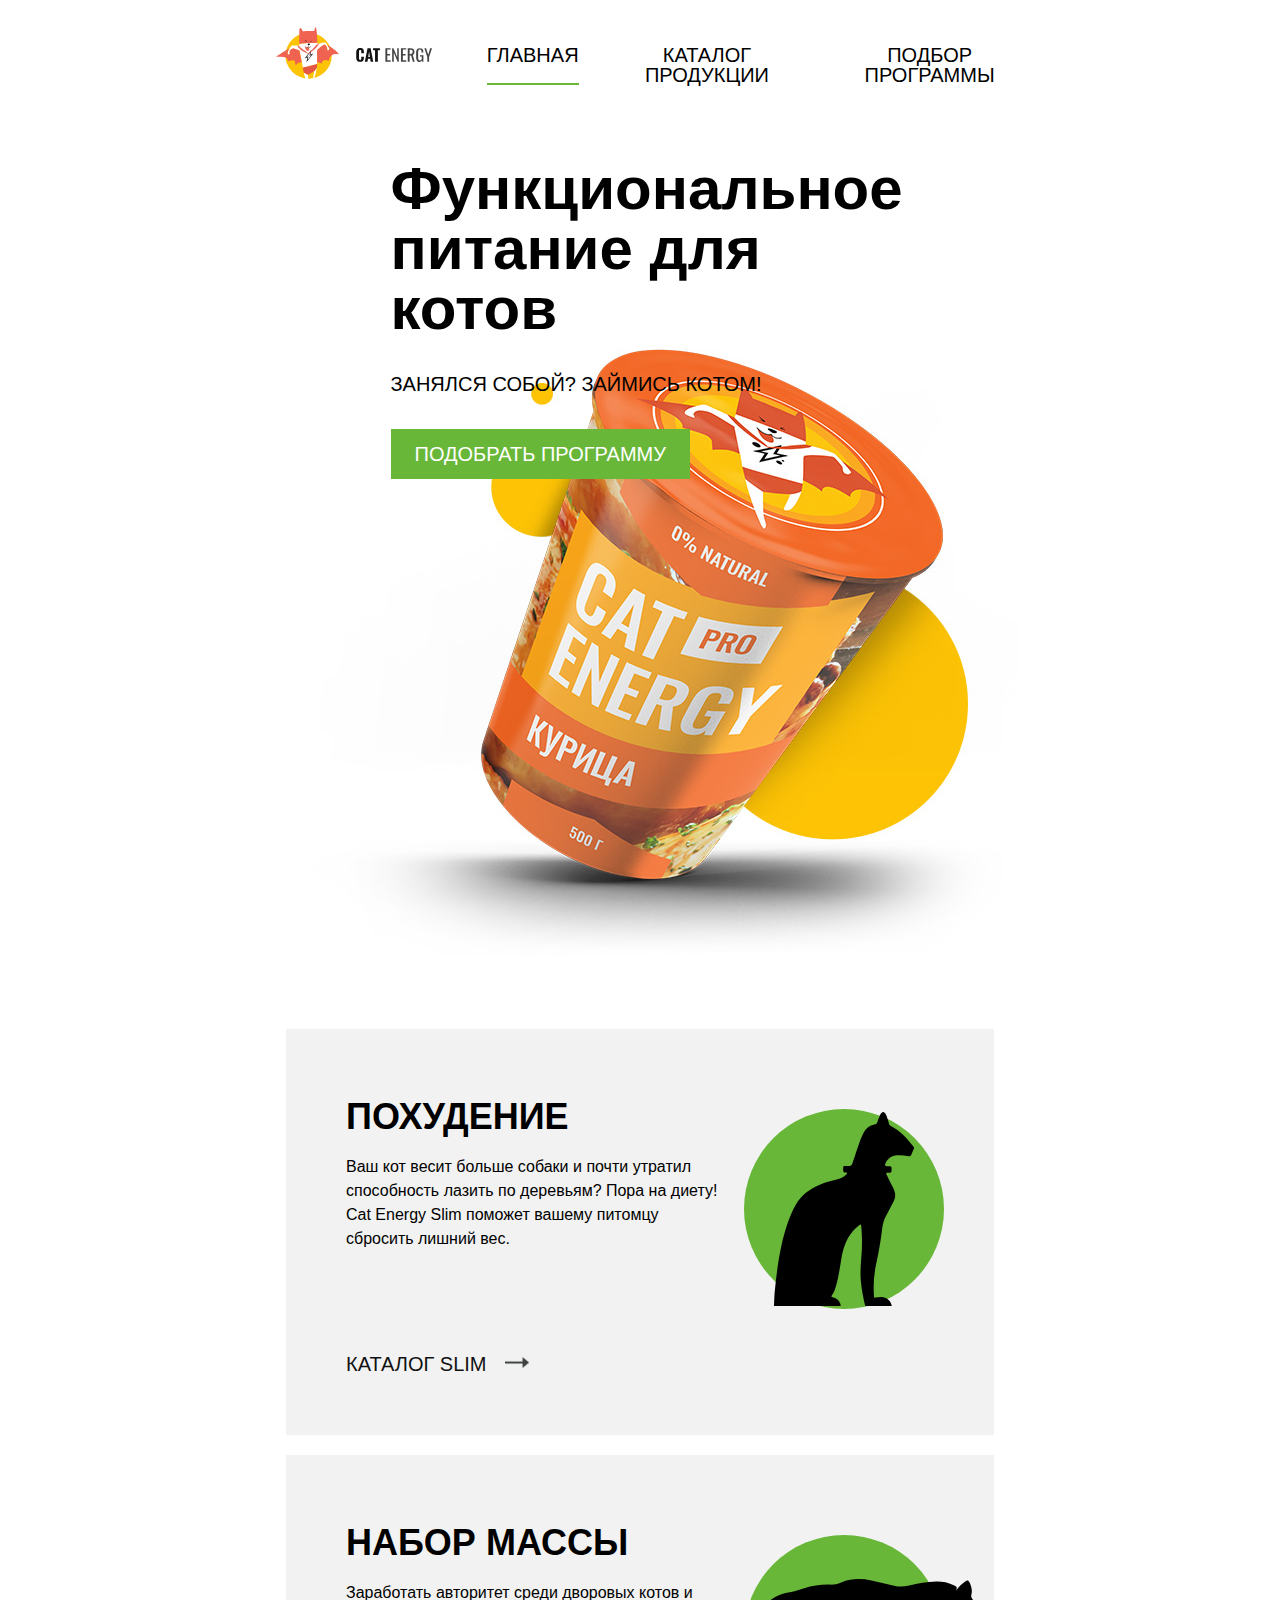
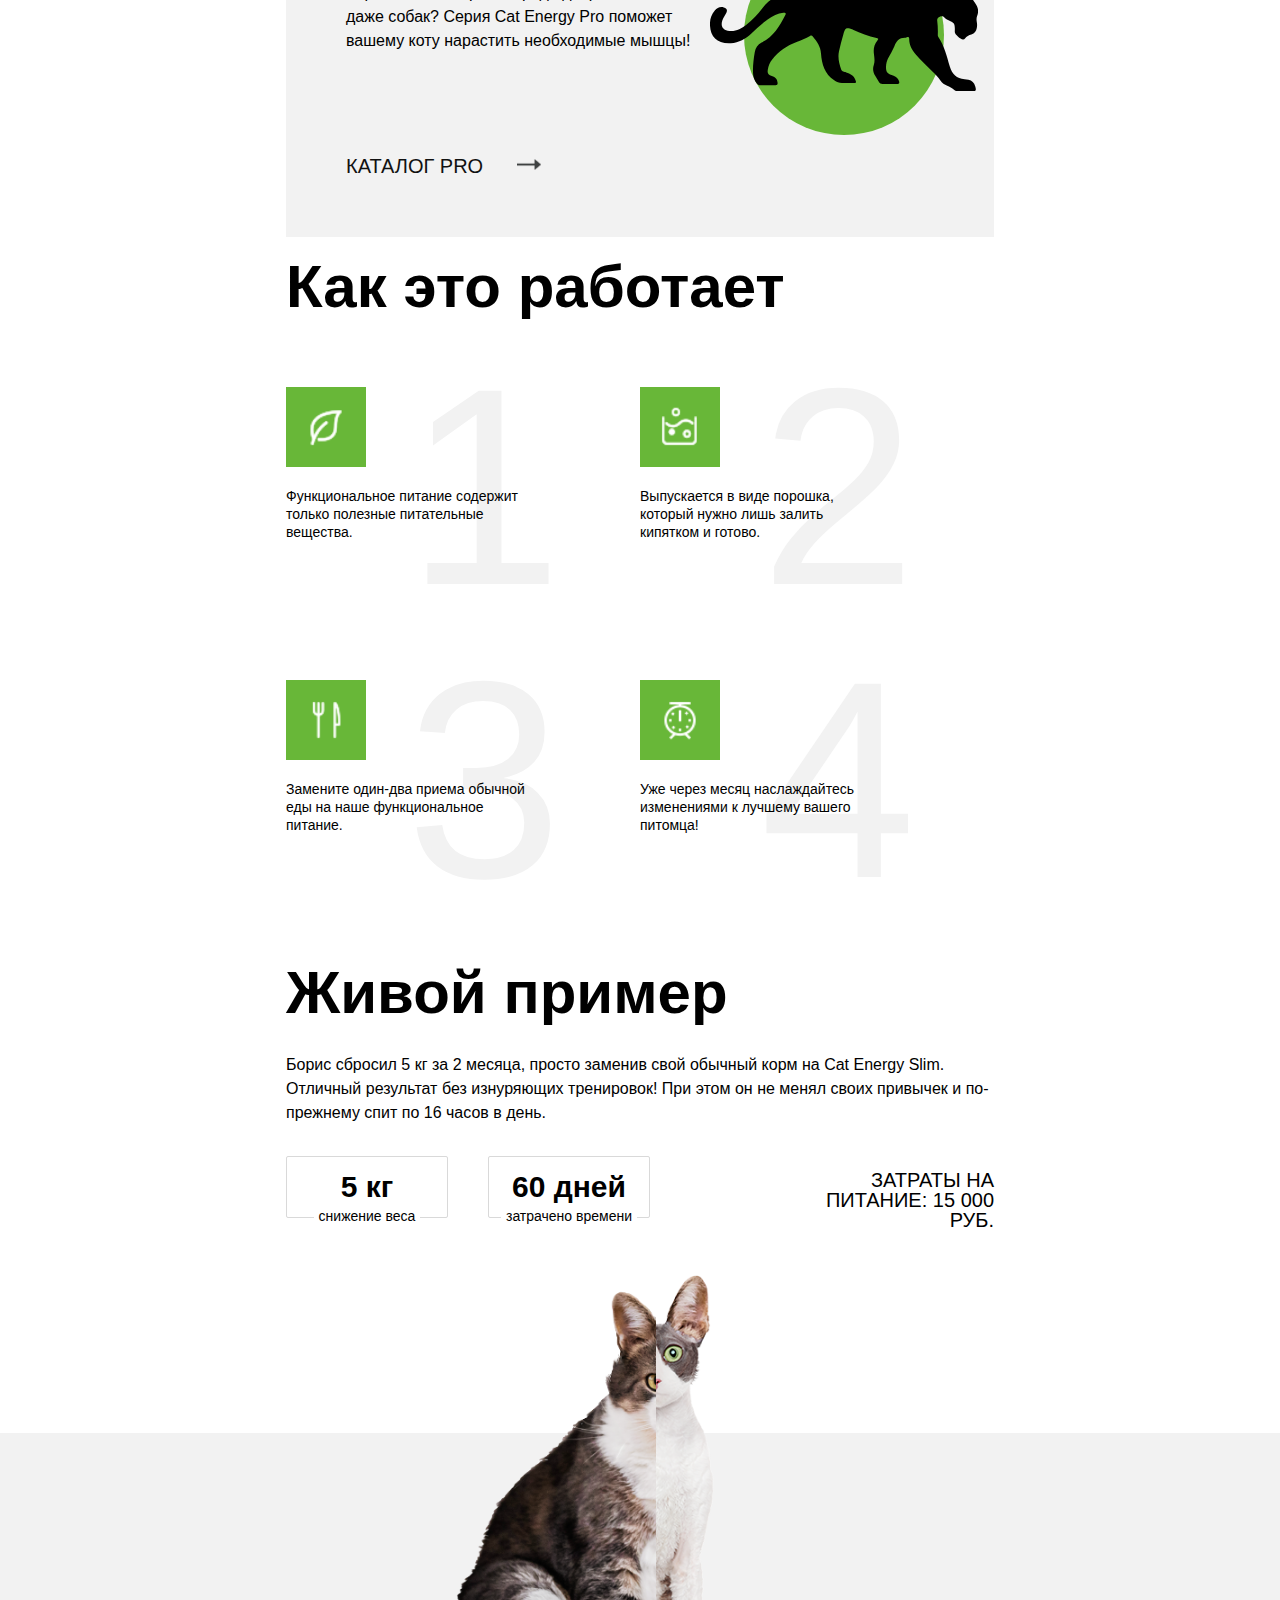
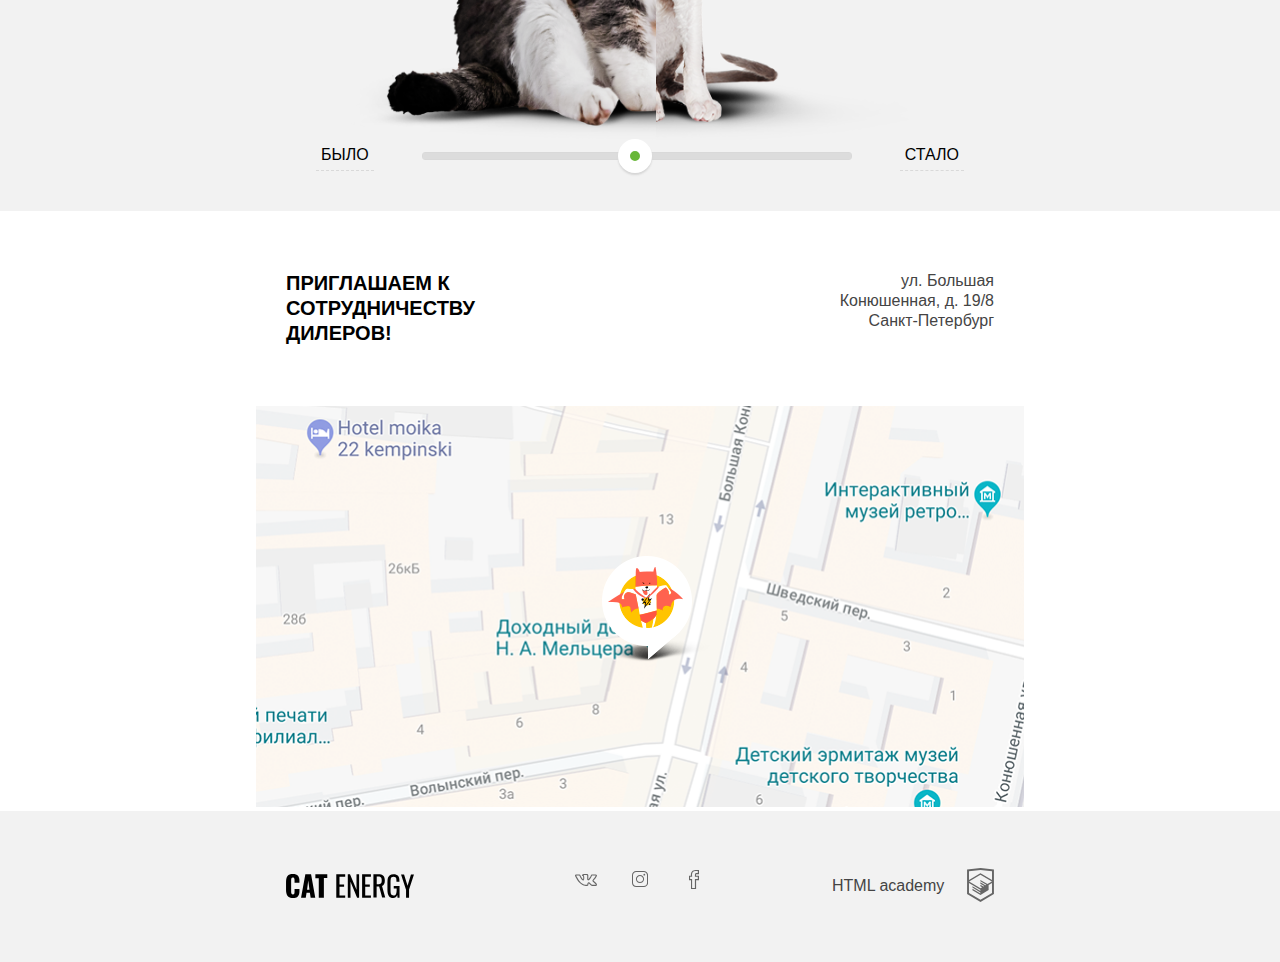
==== commit 683298d5: "changed links" ====
--- a/index.html
+++ b/index.html
@@ -5,7 +5,7 @@
   <meta charset="UTF-8">
   <meta name="viewport" content="width=device-width, initial-scale=1.0">
   <title>Document</title>
-  <link rel="stylesheet" href="/css/style.min.css">
+  <link rel="stylesheet" href="css/style.min.css">
 </head>
 
 <body>
@@ -13,13 +13,13 @@
     <div class="page-header__wrapper">
       <a class="page-header__logo">
         <picture>
-          <source media="(min-width:1440px)" srcset="/img/svg/logo-desktop.svg">
-          <source media="(min-width:768px)" srcset="/img/svg/logo-tablet.svg">
-          <img class="page-header__logo-image" src="/img/svg/logo-mobile.svg" alt="Логотип Cat Energy">
+          <source media="(min-width:1440px)" srcset="img/svg/logo-desktop.svg">
+          <source media="(min-width:768px)" srcset="img/svg/logo-tablet.svg">
+          <img class="page-header__logo-image" src="img/svg/logo-mobile.svg" alt="Логотип Cat Energy">
         </picture>
       </a>
       <a class="page-header__logo--text" href="#">
-        <img class="page-header__name" wigth="101" height="18" src="/img/svg/logo-mobile-header.svg" width="101" alt="Логотип Cat Energy">
+        <img class="page-header__name" wigth="101" height="18" src="img/svg/logo-mobile-header.svg" width="101" alt="Логотип Cat Energy">
       </a>
 
 
@@ -46,9 +46,9 @@
       <h2 class="start-home__title">Функциональное <br> питание для котов</h2>
       <p class="start-home__text">Занялся собой? Займись котом!</p>
       <picture>
-        <source media="(min-width:1440px)" srcset="/img/index-can-desktop@1x.png 1x, /img/index-can-desktop@2x.png 2x">
-        <source media="(min-width:768px)" srcset="/img/index-can-tablet@1x.jpg 1x, /img/index-can-tablet@2x.jpg 2x">
-        <img class="start-home__image" src="/img/index-can-mobile@1x.png" srcset="/img/index-can-mobile@2x.png 2x" width="709" height="609" alt="Cat energy Функциональное питание для котов">
+        <source media="(min-width:1440px)" srcset="img/index-can-desktop@1x.png 1x, img/index-can-desktop@2x.png 2x">
+        <source media="(min-width:768px)" srcset="img/index-can-tablet@1x.jpg 1x, img/index-can-tablet@2x.jpg 2x">
+        <img class="start-home__image" src="img/index-can-mobile@1x.png" srcset="img/index-can-mobile@2x.png 2x" width="709" height="609" alt="Cat energy Функциональное питание для котов">
       </picture>
       <a href="programs.html" class="start-home__button button">Подобрать программу</a>
     </section>
@@ -62,7 +62,7 @@
             <div class="programs__illustration">
               <svg width="35" height="49" class="programs__picture programs__picture--slim">
                 <title>Похудение</title>
-                <use xlink:href="/img/svg/sprite.svg#svg--cat-slim_b"></use>
+                <use xlink:href="img/svg/sprite.svg#svg--cat-slim_b"></use>
 
               </svg>
 
@@ -75,7 +75,7 @@
 
               <svg width="24" height="11" class="programs__arrow">
                 <title>Стрелка</title>
-                <use xlink:href="/img/svg/sprite.svg#svg--icon-arrow"></use>
+                <use xlink:href="img/svg/sprite.svg#svg--icon-arrow"></use>
 
               </svg>
             </a>
@@ -84,7 +84,7 @@
             <div class="programs__illustration">
               <svg width="67" height="28" class="programs__picture programs__picture--pro">
                 <title>Набор массы</title>
-                <use xlink:href="/img/svg/sprite.svg#svg--cat-pro_b"></use>
+                <use xlink:href="img/svg/sprite.svg#svg--cat-pro_b"></use>
 
               </svg>
             </div>
@@ -96,7 +96,7 @@
 
                 <svg width="24" height="11" class="programs__arrow">
                   <title>Стрелка</title>
-                  <use xlink:href="/img/svg/sprite.svg#svg--icon-arrow"></use>
+                  <use xlink:href="img/svg/sprite.svg#svg--icon-arrow"></use>
 
                 </svg>
 
@@ -255,7 +255,7 @@
     </section>
   </footer>
 
-  <script src="\js\action.min.js"></script>
+  <script src="js\action.min.js"></script>
 </body>
 
 </html>
--- a/css/style.min.css
+++ b/css/style.min.css
@@ -1,2 +1,2 @@
 /*! normalize.css v8.0.1 | MIT License | github.com/necolas/normalize.css */
-body,html{font-size:14px}html{line-height:1.15;-webkit-text-size-adjust:100%}body{min-width:320px;max-width:1440px;margin:0 auto;font-family:Arial,sans-serif;line-height:18px;font-weight:400;color:#000;background-color:#fff}details,main{display:block}h1{font-size:2em;margin:.67em 0}hr{-webkit-box-sizing:content-box;box-sizing:content-box;height:0;overflow:visible}code,kbd,pre,samp{font-family:monospace,monospace;font-size:1em}a{background-color:transparent;text-decoration:none}abbr[title]{border-bottom:none;-webkit-text-decoration:underline dotted;text-decoration:underline dotted}b,strong{font-weight:bolder}small{font-size:80%}sub,sup{font-size:75%;line-height:0;position:relative;vertical-align:baseline}sub{bottom:-.25em}sup{top:-.5em}img{border-style:none;height:auto;max-width:100%}button,input,optgroup,select,textarea{font-family:inherit;font-size:100%;line-height:1.15;margin:0}button,input{overflow:visible}button,select{text-transform:none}[type=button],[type=reset],[type=submit],button{-webkit-appearance:button}[type=button]::-moz-focus-inner,[type=reset]::-moz-focus-inner,[type=submit]::-moz-focus-inner,button::-moz-focus-inner{border-style:none;padding:0}[type=button]:-moz-focusring,[type=reset]:-moz-focusring,[type=submit]:-moz-focusring,button:-moz-focusring{outline:1px dotted ButtonText}fieldset{padding:.35em .75em .625em}legend{color:inherit;display:table;max-width:100%;white-space:normal}progress{vertical-align:baseline}textarea{overflow:auto}[type=checkbox],[type=radio],legend{-webkit-box-sizing:border-box;box-sizing:border-box;padding:0}[type=number]::-webkit-inner-spin-button,[type=number]::-webkit-outer-spin-button{height:auto}[type=search]{-webkit-appearance:textfield;outline-offset:-2px}[type=search]::-webkit-search-decoration{-webkit-appearance:none}::-webkit-file-upload-button{-webkit-appearance:button;font:inherit}summary{display:list-item}[hidden],template{display:none}@font-face{font-family:"Oswald-Regular";src:url(/fonts/Oswald-Regular.woff2) format("woff2"),url(/fonts/Oswald-Regular.woff) format("woff");font-weight:400;font-style:normal;font-display:swap}@font-face{font-family:"Oswald-Bold";src:url(/fonts/Oswald-Bold.woff2) format("woff2"),url(/fonts/Oswald-Bold.woff) format("woff");font-weight:700;font-style:normal;font-display:swap}.visually-hidden{position:absolute;width:1px;height:1px;padding:0;margin:-1px;overflow:hidden;clip:rect(0 0 0 0);border:0}path{fill:inherit;stroke:inherit}.button{padding:14px 74px;background-color:#68b738;font:inherit;text-transform:uppercase;font-family:'Oswald-Regular',Arial,sans-serif;font-size:14px;line-height:18px;border:0;color:#fff}.button:hover{background-color:#5eaa2f}.button:focus{color:rgba(255,255,255,.3)}.container{position:relative;display:block;width:280px;margin-left:auto;margin-right:auto;padding-left:20px;padding-right:20px}@media (min-width:768px){.container{width:708px;padding-left:30px;padding-right:30px}}@media (min-width:1440px){.container{width:1220px;padding-left:40px;padding-right:40px}}@media (min-width:768px) and (max-width:1299px){.container--ident{padding-left:70px;padding-right:70px}}.page-header,.page-header__wrapper{position:relative;display:-webkit-box;display:-ms-flexbox;display:flex}.page-header{-webkit-box-orient:vertical;-webkit-box-direction:normal;-ms-flex-direction:column;flex-direction:column;width:320px;margin:0 auto}.page-header__wrapper{height:65px;-webkit-box-align:center;-ms-flex-align:center;align-items:center;margin:0 20px}.page-header__name{width:212px;text-align:center}.page-header__logo{position:absolute;top:0;left:0;margin:11px 0}.page-header__logo:hover{opacity:.8}.page-header__logo:active,.site-list__link[href]:hover{opacity:.6}.page-header__logo-image{width:33px;height:38px}.page-header__logo--text{width:101px;height:18px;margin:0 auto}@media (min-width:768px){.page-header{width:768px;-webkit-box-orient:horizontal;-webkit-box-direction:normal;-ms-flex-direction:row;flex-direction:row;-webkit-box-pack:justify;-ms-flex-pack:justify;justify-content:space-between;margin-top:24px;margin-bottom:24px}.page-header__wrapper{display:block}.page-header__name{display:none}.page-header__logo{position:relative}.page-header__logo-image{width:173px;height:58px}.page-header__logo:focus,.page-header__logo:hover{opacity:.6}.page-header__logo:active{opacity:.3}}@media (min-width:1440px){.page-header{position:relative;width:1440px;margin-top:54px}.page-header::after{content:"";position:absolute;top:-54px;right:0;width:50%;height:698px;background-image:url(/img//index-background-desktop@1x.jpg);background-size:auto 100%;background-repeat:no-repeat;background-position:top right;background-color:#64a83b;z-index:-1}.page-header__wrapper{margin-left:110px}.page-header__logo{position:relative}.page-header__logo-image{width:202px;height:59px}.inner-page .page-header::after{width:0;height:0}}@media (-webkit-min-device-pixel-ratio:1.5),(min-resolution:1.5dppx){.page-header::after{background-image:url(/img/index-background-desktop@2x.jpg)}}.page-main__title{font-family:'Oswald-Regular',Arial,sans-serif;font-size:36px;line-height:60px;padding:0;margin-top:15px;margin-bottom:25px}.page-main__form{margin:0 auto}@media (min-width:768px){.page-main__title{font-size:60px;line-height:60px;padding:0}}@media (min-width:1440px){.page-main__title{margin-top:70px;margin-bottom:53px}}.main-nav{position:relative;width:320px;margin:0 auto}.main-nav__toggle{position:absolute;top:-65px;right:0;z-index:2;display:block;width:65px;height:65px;cursor:pointer;border:0}.main-nav__toggle,.main-nav__toggle:hover,.main-nav__togglefocus{background-color:#fff}.main-nav__list{height:0;opacity:0;-webkit-transition:height .5s,opacity .2s;transition:height .5s,opacity .2s}.main-nav--opened .main-nav__list{height:216px;opacity:1;-webkit-transition:height .5s,opacity 1.2s;transition:height .5s,opacity 1.2s}.main-nav--nojs .main-nav__list{height:auto;opacity:1}.main-nav--nojs .main-nav__toggle{display:none}.main-nav .main-nav__toggle::after,.main-nav .main-nav__toggle::before{content:"";position:absolute;right:20px;width:24px;height:2px;background-color:#000;top:29px;-webkit-box-shadow:0 6px 0 0 #000;box-shadow:0 6px 0 0 #000;-webkit-transition:.5s ease-out;transition:.5s ease-out}.main-nav .main-nav__toggle::after{top:23px;-webkit-box-shadow:0 12px 0 0 #000;box-shadow:0 12px 0 0 #000}.main-nav--opened .main-nav__toggle::after,.main-nav--opened .main-nav__toggle::before{content:"";position:absolute;top:30px;right:20px;width:24px;height:2px;background-color:#000;-webkit-transform:rotate(45deg);transform:rotate(45deg);-webkit-box-shadow:none;box-shadow:none;-webkit-transition:.5s ease-out;transition:.5s ease-out}.main-nav--opened .main-nav__toggle::after{-webkit-transform:rotate(-45deg);transform:rotate(-45deg)}@media (min-width:768px){.main-nav{width:auto;min-height:auto;position:relative;display:-webkit-box;display:-ms-flexbox;display:flex;margin-top:21px;margin-bottom:12px}.main-nav__list{height:auto;opacity:1;-webkit-transition:height .5s,opacity 1.2s;transition:height .5s,opacity 1.2s}.main-nav__toggle{display:none}.main-nav--closed .main-nav__list{height:auto;opacity:1;-webkit-transition:none;transition:none}}@media (min-width:1440px){.main-nav{margin-left:0;margin-right:110px}}.site-list{margin:0;padding:0;list-style:none;text-align:center}.site-list__item{border-top:2px solid #f2f2f2}.site-list__link{display:block;margin:25px auto;text-transform:uppercase;font-family:'Oswald-Regular',Arial,sans-serif;font-size:20px;line-height:20px;color:#000}.site-list__link[href]:active{opacity:.3}@media (min-width:768px){.site-list{display:-webkit-box;display:-ms-flexbox;display:flex;height:auto}.site-list__item{border:0;margin-left:35px}.site-list__item--active{border-bottom:2px solid #68b738}.site-list a{margin:0}}@media (min-width:1440px){.site-list__link{padding-bottom:3px;color:#fff}.site-list__item--active{border-bottom:2px solid #fff}.site-list__link--active span{border-bottom:none}.inner-page .site-list__link{padding-bottom:3px;color:#000}.inner-page .site-list__item--active{border-bottom:2px solid #68b738}}.start-home{position:relative;display:-webkit-box;display:-ms-flexbox;display:flex;-webkit-box-orient:vertical;-webkit-box-direction:normal;-ms-flex-direction:column;flex-direction:column;-webkit-box-align:center;-ms-flex-align:center;align-items:center;width:320px;margin:0 auto 20px}.start-home::after{content:"";position:absolute;left:0;width:100%;height:305px;background-image:url(/img/index-background-mobile.jpg);background-repeat:no-repeat;background-position:0 0;background-size:320px 305px;background-color:#64a83b;z-index:-1}.start-home__text,.start-home__title{font-family:'Oswald-Regular',Arial,sans-serif;font-size:36px;line-height:36px;color:#fff;text-align:center;padding:0;margin:29px 0 0}.start-home__text{text-transform:uppercase;font-size:14px;line-height:14px;margin:22px 0 0}.start-home__image{margin-top:28px}.start-home__button{margin-top:3px}@media (min-width:768px){.start-home{-webkit-box-align:start;-ms-flex-align:start;align-items:flex-start;width:427px;padding-left:120px;padding-right:192px;margin:0 auto}.start-home::after{content:"";width:0;height:0}.start-home__title{color:#000;text-align:left;font-size:60px;line-height:60px;margin:38px 0 35px}.start-home__text{color:#000;font-size:20px;line-height:20px;margin:0 0 32px}.start-home__image{position:absolute;top:200px;left:40px;z-index:-1}.start-home__button{font-size:20px;line-height:20px;padding:15px 24px;margin-bottom:550px}}@media (min-width:1440px){.start-home{-webkit-box-align:start;-ms-flex-align:start;align-items:flex-start;width:427px;padding-left:190px;margin:0 0 268px}.start-home__title{margin-top:78px;margin-bottom:45px}.start-home__text{margin-bottom:48px}.start-home__image{position:absolute;width:522px;height:499px;top:-30px;left:auto;right:-280px;z-index:-1}.start-home__button{margin-bottom:0}}.programs{display:-webkit-box;display:-ms-flexbox;display:flex;-webkit-box-orient:vertical;-webkit-box-direction:normal;-ms-flex-direction:column;flex-direction:column;-webkit-box-align:center;-ms-flex-align:center;align-items:center}.programs__list{position:relative;list-style:none;width:280px;margin:0;padding:0 20px}.programs__item{position:relative;display:-webkit-box;display:-ms-flexbox;display:flex;-ms-flex-wrap:wrap;flex-wrap:wrap;-webkit-box-align:center;-ms-flex-align:center;align-items:center;padding:30px 20px 0;margin-bottom:20px;background-color:#f2f2f2}.programs__item:last-child{margin-bottom:35px}.programs__title{font-family:'Oswald-Regular',Arial,sans-serif;font-size:24px;line-height:37px;text-transform:uppercase;margin:0 0 35px 92px}.programs__text{width:240px;margin:0;padding:0 0 23px;font-family:Arial,sans-serif;font-size:14px;line-height:18px;border-bottom:1px solid #d9d9d9}.programs__illustration{position:absolute;top:25px;width:50px;height:50px;background:#68b738;border-radius:50%}.programs__picture{position:absolute;left:50%;top:50%;-webkit-transform:translate(-50%,-50%);transform:translate(-50%,-50%)}.programs__link{margin-top:20px;margin-bottom:22px}.programs__link span{font-family:'Oswald-Regular',Arial,sans-serif;font-size:16px;line-height:16px;text-transform:uppercase}@media (min-width:768px){.programs__wrapper{width:768px}.programs__list{width:708px}.programs__item{position:relative;display:-webkit-box;display:-ms-flexbox;display:flex;-webkit-box-orient:vertical;-webkit-box-direction:normal;-ms-flex-direction:column;flex-direction:column;-webkit-box-align:start;-ms-flex-align:start;align-items:flex-start;padding-top:70px;padding-left:60px}.programs__item:last-child{margin-bottom:20px}.programs__title{font-size:36px;line-height:36px;padding:0;margin:0 0 20px}.programs__text{width:380px;font-size:16px;line-height:24px;margin-bottom:60px;border:0}.programs__illustration{width:200px;height:200px;top:80px;right:50px}.programs__link{margin-bottom:60px;padding:0;color:#111}.programs__link:active{color:#111;opacity:.3}.programs__link span{font-size:20px;line-height:20px}.programs__arrow,.programs__link:active .programs__arrow,.programs__link:hover .programs__arrow{-webkit-transition:-webkit-transform .4s;transition:transform .4s;transition:transform .4s,-webkit-transform .4s}.programs__arrow{margin-left:15px;margin-bottom:3px;-webkit-transform:translateX(0);transform:translateX(0)}.programs__link:active .programs__arrow,.programs__link:hover .programs__arrow{-webkit-transform:translateX(5px);transform:translateX(5px)}.programs__link:active .programs__arrow{opacity:.5}.programs__picture--slim{width:140px;height:194px}.programs__picture--pro{width:268px;height:112px}}@media (min-width:1440px){.programs{-webkit-box-orient:horizontal;-webkit-box-direction:normal;-ms-flex-direction:row;flex-direction:row}.programs__list{display:-webkit-box;display:-ms-flexbox;display:flex;-webkit-box-pack:justify;-ms-flex-pack:justify;justify-content:space-between;-ms-flex-wrap:wrap;flex-wrap:wrap;width:100%}.programs__item{padding-right:40px}.programs__title{margin-left:160px;margin-bottom:65px}.programs__text{width:470px;padding:0;margin-bottom:30px}.programs__link{margin-top:0}.programs__illustration{width:100px;height:100px;top:40px;left:50px}.programs__picture--slim{width:70px;height:97px}.programs__picture--pro{width:134px;height:56px}}.how-to__title{font-family:'Oswald-Regular',Arial,sans-serif;font-size:36px;line-height:60px;padding:0;margin:0}.how-to__list{position:relative;list-style:none;padding:0;margin:0}.how-to__item{position:relative;margin-left:81px;margin-bottom:20px}.how-to__item:last-child{margin-bottom:40px}.how-to__item::before{content:"";position:absolute;width:60px;height:60px;top:0;left:-80px;background-color:#68b738}.how-to__item--eat::before,.how-to__item--nature::before,.how-to__item--struct::before,.how-to__item--time::before{background-image:url(/img/advantage-leaf@1x.png);background-repeat:no-repeat;background-position:center center;background-size:60px 60px}.how-to__item--eat::before,.how-to__item--struct::before,.how-to__item--time::before{background-image:url(/img/advantage-powder@1x.png)}.how-to__item--eat::before,.how-to__item--time::before{background-image:url(/img/advantage-dining@1x.png)}.how-to__item--time::before{background-image:url(/img/advantage-clock@1x.png)}@media (-webkit-min-device-pixel-ratio:1.5),(min-resolution:1.5dppx){.how-to__item--nature::before{background-image:url(/img/advantage-leaf@2x.png)}.how-to__item--struct::before{background-image:url(/img/advantage-powder@2x.png)}.how-to__item--eat::before{background-image:url(/img/advantage-dining@2x.png)}.how-to__item--time::before{background-image:url(/img/advantage-clock@2x.png)}}.how-to__text{font-family:Arial,sans-serif;font-size:14px;line-height:18px}@media (min-width:768px){.how-to{counter-reset:itemNum}.how-to__title{font-size:60px;line-height:60px;margin-bottom:30px}.how-to__list{display:-webkit-box;display:-ms-flexbox;display:flex;-ms-flex-wrap:wrap;flex-wrap:wrap}.how-to__item{width:354px;margin:0 0 85px}.how-to__text{width:245px;margin-top:140px}.how-to__item::before{top:40px;left:0;width:80px;height:80px}.how-to__item::after{counter-increment:itemNum;content:counter(itemNum);position:absolute;font-family:'Oswald-Regular',Arial,sans-serif;font-size:281px;line-height:281px;top:0;left:120px;color:#f2f2f2;z-index:-1}}@media (min-width:1440px){.how-to__list{-webkit-box-pack:justify;-ms-flex-pack:justify;justify-content:space-between}.how-to__item{width:245px}.how-to__text{width:225px}}.range{-webkit-appearance:none;-moz-appearance:none;appearance:none;width:100%;height:6px;background-color:#dcdcdc;outline:0;cursor:pointer}.range::-webkit-slider-thumb{-webkit-appearance:none;appearance:none;width:34px;height:34px;border:12px solid #fff;border-radius:50%;-webkit-box-shadow:0 2px 2px 0 #d6d6d6;box-shadow:0 2px 2px 0 #d5d5d5;background-color:#68b738}.range::-webkit-slider-thumb::before{content:"";position:absolute;top:12px;left:12px;width:8px;height:8px;border-radius:50%;background-color:#68b738}.range::-webkit-slider-thumb:hover{-webkit-box-shadow:0 5px 5px 0 #d5d5d5;box-shadow:0 5px 5px 0 #d5d5d5}.range::-webkit-slider-thumb:active{width:32px;height:32px;border:11px solid #fff;-webkit-box-shadow:0 0 0 2px #68b738;box-shadow:0 0 0 2px #68b738}.experience{background-color:#f2f2f2}.experience__title{font-family:'Oswald-Regular',Arial,sans-serif;font-size:36px;line-height:60px;padding:30px 0 0;margin:0 0 30px}.experience__text{font-family:Arial,sans-serif;font-size:14px;line-height:18px;padding:0;margin:0 0 25px}.experience__list{display:-webkit-box;display:-ms-flexbox;display:flex;-ms-flex-wrap:wrap;flex-wrap:wrap;-webkit-box-align:center;-ms-flex-align:center;align-items:center;-webkit-box-pack:justify;-ms-flex-pack:justify;justify-content:space-between;list-style:none;padding:0;margin:0 0 38px}.experience__item{position:relative}.experience__fact{display:block;padding:15px 0;width:125px;font-family:'Oswald-Regular',Arial,sans-serif;font-size:24px;line-height:24px;text-align:center;border:1px solid #d9d9d9;border-radius:2px}.experience__about{position:absolute;top:35px;left:20px;width:77px;padding:0 5px;background-color:#f2f2f2;font-family:Arial,sans-serif;font-size:12px;line-height:12px;text-align:center}.experience__price{font-family:'Oswald-Regular',Arial,sans-serif;font-size:14px;line-height:20px;text-transform:uppercase;text-align:center;margin-bottom:45px}.experience__cat-box{position:relative;width:320px;height:300px}.experience__cat--after,.experience__cat--before{position:absolute;bottom:0;background-size:cover;background-repeat:no-repeat;background-position-x:center;-webkit-transition:.5s;transition:.5s}.experience__cat--before{left:0;height:240px;background-image:url(/img/before-mobile@1x.png);background-position:right 0}.experience__cat--after{right:0;height:300px;background-image:url(/img/after-mobile@1x.png);background-position:left 0}@media (-webkit-min-device-pixel-ratio:1.5),(min-resolution:1.5dppx){.experience__cat--after{background-image:url(/img/after-mobile@2x.png)}.experience__cat--before{background-image:url(/img/before-mobile@2x.png)}}.experience__progress,.experience__range-wrapper{display:-webkit-box;display:-ms-flexbox;display:flex;-webkit-box-align:center;-ms-flex-align:center;align-items:center}.experience__progress{-webkit-box-pack:justify;-ms-flex-pack:justify;justify-content:space-between;margin:0 30px;padding-bottom:40px}.experience__range-wrapper{position:relative;width:85px;height:14px;background-color:#fff;border:1px solid #d9d9d9;border-radius:15px}.experience__toggle{content:"";position:absolute;top:4px;left:5px;width:35px;height:6px;border-radius:6px;background-color:#68b738}.experience__toggle--after,.experience__toggle--before{-webkit-transform:translateX(0);transform:translateX(0);-webkit-transition:.5s ease-out;transition:.5s ease-out}.experience__toggle--after{right:5px;-webkit-transform:translateX(110%);transform:translateX(110%)}.experience__button{font-family:'Oswald-Regular',Arial,sans-serif;font-size:16px;line-height:20px;text-transform:uppercase;border:0;background-color:transparent;padding:5px;cursor:pointer}.adress__text br,.experience__range,.range{display:none}@media (min-width:768px){.experience{background-image:-webkit-gradient(linear,left top,left bottom,from(#fff),color-stop(57%,#fff),color-stop(57%,#f2f2f2),to(#f2f2f2));background-image:linear-gradient(#fff 0,#fff 57%,#f2f2f2 57%,#f2f2f2 100%)}.experience__title{font-size:60px;line-height:60px}.experience__text{font-size:16px;line-height:24px}.experience__item,.experience__wrapper{display:-webkit-box;display:-ms-flexbox;display:flex}.experience__wrapper{-webkit-box-pack:justify;-ms-flex-pack:justify;justify-content:space-between}.experience__item{position:relative;-webkit-box-orient:vertical;-webkit-box-direction:normal;-ms-flex-direction:column;flex-direction:column;-webkit-box-align:center;-ms-flex-align:center;align-items:center;margin-right:40px}.experience__price{font-size:20px;line-height:20px;width:192px;text-align:right}.experience__fact{width:160px;font-size:30px;line-height:30px}.experience__about{position:relative;width:auto;top:auto;left:auto;bottom:9px;margin:0;padding:0 5px;font-size:14px;line-height:14px;text-align:center;background-color:#fff}.experience__cat-box{display:block;width:610px;height:465px}.experience__cat--after,.experience__cat--before{position:absolute;height:465px;background-size:cover;background-repeat:no-repeat;-webkit-transition:none;transition:none}.experience__cat--before{left:65px;background-image:url(/img/before-tablet@1x.png);background-position:left}.experience__cat--after{right:-65px;background-image:url(/img/after-tablet@1x.png);background-position:right}.experience__range-wrapper{position:relative;display:-webkit-box;display:-ms-flexbox;display:flex;-webkit-box-align:center;-ms-flex-align:center;align-items:center;width:428px;height:6px;background-color:#d9d9d9;border-radius:3px}.experience__range{display:block;width:574px;margin:0 auto}.experience__button{border-bottom:1px dashed #d9d9d9}.experience__button:hover{border-bottom:1px solid #d9d9d9}.experience__button:active{border:0}.experience__toggle{display:none}}@media (min-width:768px) and (-webkit-min-device-pixel-ratio:1.5),(min-width:768px) and (min-resolution:1.5dppx){.experience__cat--after{background-image:url(/img/after-tablet@2x.png)}.experience__cat--before{background-image:url(/img/before-tablet@2x.png)}}@media (min-width:1440px){.experience{background-image:-webkit-gradient(linear,left top,left bottom,from(#fff),color-stop(28%,#fff),color-stop(28%,#f2f2f2),to(#f2f2f2));background-image:linear-gradient(#fff 0,#fff 28%,#f2f2f2 28%,#f2f2f2 100%)}.experience__column,.experience__info{display:-webkit-box;display:-ms-flexbox;display:flex}.experience__column{-webkit-box-pack:justify;-ms-flex-pack:justify;justify-content:space-between}.experience__info{-webkit-box-orient:vertical;-webkit-box-direction:normal;-ms-flex-direction:column;flex-direction:column}.experience__title{margin-bottom:135px}.experience__text{width:440px}.experience__wrapper{-webkit-box-orient:vertical;-webkit-box-direction:normal;-ms-flex-direction:column;flex-direction:column}.experience__list{-webkit-box-pack:justify;-ms-flex-pack:justify;justify-content:space-between;width:365px;margin-bottom:56px}.experience__item{margin:0}.experience__price{width:335px;display:-webkit-box;display:-ms-flexbox;display:flex;-webkit-box-pack:justify;-ms-flex-pack:justify;justify-content:space-between;margin:0}.experience__cat--before{position:absolute;left:-15px}.experience__cat--after{position:absolute;right:15px}}.page-footer__main{display:-webkit-box;display:-ms-flexbox;display:flex;-webkit-box-orient:vertical;-webkit-box-direction:normal;-ms-flex-direction:column;flex-direction:column;background-color:#f2f2f2}.page-footer__container,.page-footer__copyright{display:-webkit-box;display:-ms-flexbox;display:flex;-webkit-box-align:center;-ms-flex-align:center;align-items:center}.page-footer__container{-webkit-box-pack:center;-ms-flex-pack:center;justify-content:center;width:280px;height:95px}.page-footer__copyright{-webkit-box-pack:justify;-ms-flex-pack:justify;justify-content:space-between;margin:0;padding:22px 0;font-family:Arial,sans-serif;font-size:16px;line-height:16px;color:#444}.inner-page .page-footer{background-color:#f2f2f2}@media (min-width:768px){.page-footer__wrapper{display:-webkit-box;display:-ms-flexbox;display:flex;-webkit-box-pack:justify;-ms-flex-pack:justify;justify-content:space-between;margin:35px 0}.page-footer__container{width:auto;height:auto;margin-right:34px}.page-footer__copyright{width:162px}}.adress{position:relative}.adress__wrapper{display:-webkit-box;display:-ms-flexbox;display:flex}.adress__title{font-family:'Oswald-Regular',Arial,sans-serif;font-size:16px;line-height:20px;text-transform:uppercase;width:50%}.adress__text{font-family:Arial,sans-serif;font-size:14px;line-height:20px;width:50%}.adress__map-container{margin:0 auto}.adress__map,.adress__map-container{position:relative;width:320px}.adress__map-pin{position:absolute;top:180px;left:120px;width:62px;height:53px;background-image:url(/img/map-pin.png);background-repeat:no-repeat;background-size:100% 100%}@media (min-width:768px){.adress__wrapper{-webkit-box-pack:justify;-ms-flex-pack:justify;justify-content:space-between;padding:60px 0}.adress__text,.adress__title{width:165px;font-size:20px;line-height:25px;margin:0}.adress__text{text-align:right;font-size:16px;line-height:20px;color:#444}.adress__map,.adress__map-container{width:768px}.adress__map-pin{top:150px;left:330px;width:124px;height:106px;background-image:url(/img/map-pin_tablet.png);background-repeat:no-repeat;background-size:100% 100%}}@media (min-width:1440px){.adress__map,.adress__map-container{width:1440px}.adress__wrapper{position:absolute;z-index:1;padding:65px 70px;margin-top:90px;background-color:#fff}.adress__map-pin{position:absolute;top:150px;left:960px;width:124px;height:106px}.adress__text br{display:block}}.social{padding:24px 0 15px;border-top:1px solid #d9d9d9;border-bottom:1px solid #d9d9d9}.social__icon{cursor:pointer;fill:#666}.social__icon:focus,.social__icon:hover{fill:#68b738}.social__list{display:-webkit-box;display:-ms-flexbox;display:flex;-ms-flex-wrap:wrap;flex-wrap:wrap;-webkit-box-align:center;-ms-flex-align:center;align-items:center;-webkit-box-pack:justify;-ms-flex-pack:justify;justify-content:space-between;width:130px;padding:0;margin:0 auto;list-style:none}.social__link--fb,.social__link--inst{margin-right:6px}@media (min-width:768px){.social{border:0}}.catalog{display:block;width:320px;margin:0 auto}.catalog__title{font-family:'Oswald-Regular',Arial,sans-serif;font-size:36px;line-height:60px;font-weight:300;margin:0;padding:20px 20px 25px;border-top:2px solid #f2f2f2}.catalog__list{width:280px;list-style:none;padding:0 20px}.catalog__item{padding-bottom:25px}.catalog__more{display:-webkit-box;display:-ms-flexbox;display:flex;-webkit-box-orient:vertical;-webkit-box-direction:normal;-ms-flex-direction:column;flex-direction:column;-webkit-box-align:center;-ms-flex-align:center;align-items:center;border-top:2px solid #f2f2f2;border-bottom:2px solid #f2f2f2}.catalog__more-plus{width:30px;height:30px;opacity:.2;margin:25px 0}.catalog__more-title{text-transform:uppercase;font-family:'Oswald-Regular',Arial,sans-serif;font-size:16px;line-height:20px;margin:0 0 10px}.catalog__more-subtitle{font-size:12px;line-height:16px;margin-bottom:20px}.catalog__more-button{width:280px;background-color:#f2f2f2;margin-bottom:23px;color:#444}.catalog__more-button:hover{background-color:#ebebeb}.catalog__more-button:active{opacity:.3}@media (min-width:768px){.catalog{width:768px;margin:0 auto}.catalog__title{font-size:60px;line-height:60px;font-weight:300;margin:0;padding:20px 20px 25px;border-top:none}.catalog__list{display:-webkit-box;display:-ms-flexbox;display:flex;-ms-flex-wrap:wrap;flex-wrap:wrap;-webkit-box-pack:justify;-ms-flex-pack:justify;justify-content:space-between;width:708px}.catalog__item{width:324px;background-image:-webkit-gradient(linear,left top,left bottom,from(#fff),color-stop(25%,#fff),color-stop(25%,#f2f2f2),to(#f2f2f2));background-image:linear-gradient(#fff 0,#fff 25%,#f2f2f2 25%,#f2f2f2 100%);padding:0;margin-bottom:20px}.catalog__more{display:-webkit-box;display:-ms-flexbox;display:flex;-webkit-box-orient:vertical;-webkit-box-direction:normal;-ms-flex-direction:column;flex-direction:column;-webkit-box-align:center;-ms-flex-align:center;align-items:center;-webkit-box-pack:end;-ms-flex-pack:end;justify-content:flex-end;width:324px;border:2px solid #cdcdcd;padding:10px 0;margin-top:auto;margin-bottom:20px}.catalog__more-plus{width:60px;height:60px;margin:38px 0}.catalog__more-title{width:140px;margin-bottom:20px;text-align:center}.catalog__more-subtitle{width:170px;margin-bottom:80px;text-align:center}.catalog__more-button{width:248px;padding:8px 10px;margin-bottom:30px}}@media (min-width:1440px){.catalog{width:1300px}.catalog__list{width:1220px}.catalog__more{width:245px}.catalog__more-plus{margin:50px 0}.catalog__more-button{width:170px}}.product{display:-webkit-box;display:-ms-flexbox;display:flex;-ms-flex-wrap:wrap;flex-wrap:wrap;border-top:2px solid #f2f2f2}.product__wrapper{width:140px}.product__name{width:80px;text-transform:uppercase;font-family:'Oswald-Regular',Arial,sans-serif;font-size:16px;line-height:20px}.product__button{width:280px}.product__options{width:140px;border-collapse:collapse;font-size:16px;line-height:16px;color:#444}.product__options td:last-child{text-align:right}@media (min-width:768px){.product{-webkit-box-orient:vertical;-webkit-box-direction:normal;-ms-flex-direction:column;flex-direction:column;-webkit-box-align:center;-ms-flex-align:center;align-items:center;-webkit-box-pack:end;-ms-flex-pack:end;justify-content:flex-end;border-top:none}.product__wrapper{width:248px;margin-bottom:35px}.product__image{margin-top:50px;margin-bottom:40px}.product__name{width:140px;font-size:20px;line-height:20px;text-align:center;padding:0;margin:0 auto 20px}.product__button{width:248px;padding:8px 10px;margin-bottom:40px}.product__options{width:248px;border-collapse:collapse;color:#444}.product__options tr{border-bottom:1px solid #cdcdcd}.product__options td{padding:7px 0}.product__options td:last-child{text-align:right}}@media (min-width:1440px){.product{width:245px}.product__button,.product__options,.product__wrapper{width:170px}}.addition__title{position:relative;font-family:'Oswald-Regular',Arial,sans-serif;font-size:24px;line-height:24px;margin:0;padding:20px 0 25px}.addition__title::after{content:"";position:absolute;right:-20px;top:33px;width:50px;height:3px;background-color:#68b738}.addition__list{list-style:none;margin:0;padding:0}.addition__item{display:-webkit-box;display:-ms-flexbox;display:flex;-webkit-box-orient:vertical;-webkit-box-direction:normal;-ms-flex-direction:column;flex-direction:column;border-top:1px solid #cdcdcd;border-bottom:none}.addition__item:last-child{border-bottom:1px solid #cdcdcd}.addition__name{text-transform:uppercase;font-family:'Oswald-Regular',Arial,sans-serif;font-size:16px;line-height:16px;margin:15px 0}.addition__wrapper{display:-webkit-box;display:-ms-flexbox;display:flex;-webkit-box-pack:justify;-ms-flex-pack:justify;justify-content:space-between;margin-bottom:10px}.addition__price,.addition__quantity{font-size:14px;line-height:14px;color:#444;margin:0;padding:0}.addition__button{width:280px;margin-bottom:15px}@media (min-width:768px){.addition__title{font-size:36px;line-height:36px;padding-left:35px}.addition__title::after{width:326px;right:-40px;top:40px}.addition__title::before{content:"";position:absolute;left:-40px;top:40px;width:30px;height:3px;background-color:#68b738}.addition__item{-webkit-box-orient:horizontal;-webkit-box-direction:normal;-ms-flex-direction:row;flex-direction:row;-ms-flex-wrap:wrap;flex-wrap:wrap;-webkit-box-pack:justify;-ms-flex-pack:justify;justify-content:space-between;-webkit-box-align:center;-ms-flex-align:center;align-items:center;width:635px;padding:0 35px;border:1px solid #cdcdcd;border-bottom:none}.addition__name{font-size:20px;line-height:20px;color:#222;width:300px;margin:0}.addition__wrapper{-webkit-box-pack:end;-ms-flex-pack:end;justify-content:flex-end;width:230px;margin-top:25px;margin-bottom:20px}.addition__button{width:100%;padding:8px 10px}.addition__price{display:block;width:90px;text-align:right}}@media (min-width:1440px){.addition__column{display:-webkit-box;display:-ms-flexbox;display:flex;-webkit-box-pack:justify;-ms-flex-pack:justify;justify-content:space-between}.addition__title{margin:75px 0}.addition__title::after{width:960px;right:-80px}.addition__title::before{width:70px;left:-80px}.addition__list{margin-bottom:65px}.addition__item{width:896px;border-left:none;border-right:none}.addition__wrapper{-webkit-box-pack:justify;-ms-flex-pack:justify;justify-content:space-between;width:325px;margin-top:29px;margin-bottom:28px}.addition__button{width:248px;margin:0}}.stock{display:-webkit-box;display:-ms-flexbox;display:flex;-webkit-box-orient:vertical;-webkit-box-direction:normal;-ms-flex-direction:column;flex-direction:column;-webkit-box-align:center;-ms-flex-align:center;align-items:center;width:280px;height:289px;background-color:#68b738;background-image:url(/img/gift-photo-mobile.jpg);background-position:0 0;background-repeat:no-repeat;margin:40px 0}.stock__gift{margin-top:65px;margin-bottom:60px;fill:#fff}.stock__text{width:165px;text-align:center;font-size:16px;line-height:20px;color:#fff}@media (min-width:768px){.stock{-webkit-box-orient:horizontal;-webkit-box-direction:normal;-ms-flex-direction:row;flex-direction:row;-ms-flex-pack:distribute;justify-content:space-around;-webkit-box-align:center;-ms-flex-align:center;align-items:center;width:708px;height:200px;margin:70px 0;background-image:url(/img/gift-photo-tablet.jpg)}.stock__gift{width:55px;height:60px;margin:0}.stock__text{text-align:left}}@media (min-width:1440px){.stock{-webkit-box-orient:vertical;-webkit-box-direction:normal;-ms-flex-direction:column;flex-direction:column;-webkit-box-align:center;-ms-flex-align:center;align-items:center;width:245px;height:289px;background-image:url(/img/gift-photo-desktop.jpg);margin:0}}.form__title{position:relative;display:inline-block;padding-right:20px;margin:30px 0 33px;font-family:'Oswald-Regular',Arial,sans-serif;font-size:24px;line-height:24px;background-color:#fff}.form__title::before{content:'';position:absolute;top:12px;left:0;width:305px;height:3px;background-color:#68b738;z-index:-1}.form__title--contact{width:190px}.form__subtitle{padding:0;width:250px;text-align:left;font-family:'Oswald-Regular',Arial,sans-serif;font-size:14px;line-height:18px;text-transform:uppercase;margin:0 0 39px}.form__string{display:-webkit-box;display:-ms-flexbox;display:flex;-webkit-box-align:center;-ms-flex-align:center;align-items:center;-webkit-box-pack:justify;-ms-flex-pack:justify;justify-content:space-between;margin-bottom:0}.form__string:last-child{margin-bottom:18px}.form__list{list-style:none;padding:0;margin:0}.form__item{position:relative;display:-webkit-box;display:-ms-flexbox;display:flex;-webkit-box-pack:justify;-ms-flex-pack:justify;justify-content:space-between;-webkit-box-align:center;-ms-flex-align:center;align-items:center;width:280px;text-transform:uppercase;margin-bottom:17px}.form__item--row:last-child{margin-bottom:0}.form__border{border-top:1px solid #e6e6e6;border-bottom:1px solid #e6e6e6;padding-top:30px}.form__border .form__list{margin:0 auto}.form__border .form__item{margin-bottom:0}.form__wrapper{display:-webkit-box;display:-ms-flexbox;display:flex;-webkit-box-orient:vertical;-webkit-box-direction:normal;-ms-flex-direction:column;flex-direction:column;-webkit-box-align:center;-ms-flex-align:center;align-items:center;margin-bottom:3px}.form__label{font-family:'Oswald-Regular',Arial,sans-serif;font-size:16px;line-height:18px;text-transform:uppercase}.form__label--checkbox,.form__label--radio{position:relative;margin-left:46px;margin-bottom:25px}.form__radio+label::before{content:"";position:absolute;left:-47px;top:-7px;width:30px;height:30px;border:1px solid #e6e6e6;border-radius:50%}.form__radio:hover+label::before{border:1px solid #bababa}.form__radio:disabled+label::before{opacity:.3}.form__radio:checked+label::after{content:"";position:absolute;left:-37px;top:3px;width:12px;height:12px;background-color:#68b738;border-radius:50%}.form__radio:disabled+label::after{opacity:.3}.form__text{font:inherit;font-family:'Oswald-Regular',Arial,sans-serif;font-size:16px;line-height:18px;text-transform:uppercase;background-color:transparent;border:1px solid rgba(205,205,205,.5);-webkit-box-flex:1;-ms-flex-positive:1;flex-grow:1;padding:11px 10px 12px 20px;margin-left:12px}.form__text:focus,.form__text:hover{border:1px solid #444}.form__text:hover+.form__input-icon{fill:#68b738}.form__text--error+.form__input-icon{border:1px solid #ff8282;fill:#ff8282}.form__textarea{font:inherit;font-family:'Oswald-Regular',Arial,sans-serif;font-size:16px;line-height:18px;width:100%;-webkit-box-sizing:border-box;box-sizing:border-box;min-height:150px;padding:12px;border:1px solid rgba(205,205,205,.5);text-transform:uppercase}.form__checkbox+label::before{content:"";position:absolute;left:-42px;top:-5px;width:30px;height:30px;border:1px solid #cdcdcd}.form__checkbox:hover+label::before{border:1px solid #bababa}.form__checkbox:disabled+label::before{opacity:.3}.form__checkbox:checked+label::after{content:"";position:absolute;left:-32px;top:5px;width:12px;height:12px;background-color:#68b738}.form__checkbox:disabled+label::after{opacity:.3}.form__column--contact .form__text{padding-right:40px}.form__column--contact .form__item:last-child .form__text{max-width:126px}.form__column--end{display:-webkit-box;display:-ms-flexbox;display:flex;-webkit-box-orient:vertical;-webkit-box-direction:normal;-ms-flex-direction:column;flex-direction:column;-webkit-box-align:center;-ms-flex-align:center;align-items:center;margin-bottom:40px}.form__input-icon{position:absolute}.form__input-icon--phone{top:0;right:12px}.form__input-icon--email{top:0;right:16px}.form__button{font-family:'Oswald-Regular',Arial,sans-serif;font-size:16px;line-height:20px;width:100%;padding:10px 16px;margin-bottom:20px}.form__surely{text-align:center}@media (min-width:768px){.form__title{font-size:36px;line-height:36px;padding:0 40px;margin-bottom:65px}.form__title::before{top:20px;left:-30px;width:768px}.form__title--contact{width:auto}.form__subtitle{font-family:'Oswald-Regular',Arial,sans-serif;font-size:20px;line-height:30px;text-transform:uppercase;width:333px}.form__container{width:634px}.form__border{width:634px;border:1px solid #e6e6e6;margin:0 auto 70px}.form__border .form__list{width:574px}.form__item{width:634px;margin-bottom:20px}.form__item:last-child{margin-bottom:0}.form__text{margin-left:16px}.form__label{font-family:'Oswald-Regular',Arial,sans-serif;font-size:20px;line-height:20px;text-transform:uppercase}.form__label--radio{position:relative;margin-left:62px;margin-bottom:30px}.form__label--checkbox{position:relative;margin-left:60px;margin-bottom:50px}.form__column{display:-webkit-box;display:-ms-flexbox;display:flex;-webkit-box-orient:horizontal;-webkit-box-direction:normal;-ms-flex-direction:row;flex-direction:row;-ms-flex-wrap:wrap;flex-wrap:wrap;-webkit-box-pack:justify;-ms-flex-pack:justify;justify-content:space-between;-webkit-box-align:center;-ms-flex-align:center;align-items:center;margin-bottom:0}.form__column .form__string{width:284px}.form__column--contact .form__item:last-child .form__text{max-width:700px}.form__column--end{margin-bottom:60px}.form__wrapper{width:634px;margin:0 auto 70px}.form__radio+label::before{content:"";position:absolute;left:-58px;top:-10px;width:40px;height:40px;border:1px solid #e6e6e6;border-radius:50%}.form__radio:checked+label::after{content:"";position:absolute;left:-46px;top:2px;width:18px;height:18px;background-color:#68b738;border-radius:50%}.form__checkbox+label::before{content:"";position:absolute;left:-58px;top:-10px;width:40px;height:40px;border:1px solid #e6e6e6}.form__checkbox:checked+label::after{content:"";position:absolute;left:-46px;top:2px;width:18px;height:18px;background-color:#68b738}.form__button{width:284px;margin-bottom:0}.form__surely{width:300px;text-align:left;font-size:16px;line-height:16px}}@media (min-width:1440px){.form__title::before{top:20px;left:-40px;width:1300px}.form__column{display:-webkit-box;display:-ms-flexbox;display:flex;-webkit-box-orient:horizontal;-webkit-box-direction:normal;-ms-flex-direction:row;flex-direction:row;-webkit-box-pack:justify;-ms-flex-pack:justify;justify-content:space-between;margin-bottom:70px}.form__column--contact{-webkit-box-align:baseline;-ms-flex-align:baseline;align-items:baseline;margin-bottom:30px}.form__column .form__container{margin:0}.form__string{width:324px}.form__container{width:1220px}.form__wrapper{width:570px}.form__border{width:570px;margin:0;border:1px solid #e6e6e6;padding-top:40px;padding-bottom:15px}.form__border .form__list{width:520px}.form__item{width:570px}.form__text{font-size:20px;line-height:20px}.form__label--radio{margin-left:88px;margin-bottom:30px}.form__label--checkbox{position:relative;margin-left:60px;margin-bottom:0}.form__textarea{width:1220px;min-height:176px}.form__input-icon{position:absolute}.form__input-icon--phone{top:6px;right:12px}.form__input-icon--email{top:6px;right:16px}.form__button{width:570px;margin-bottom:0}.form__surely{width:576px;text-align:left;font-size:16px;line-height:16px}}+body,html{font-size:14px}html{line-height:1.15;-webkit-text-size-adjust:100%}body{min-width:320px;max-width:1440px;margin:0 auto;font-family:Arial,sans-serif;line-height:18px;font-weight:400;color:#000;background-color:#fff}details,main{display:block}h1{font-size:2em;margin:.67em 0}hr{-webkit-box-sizing:content-box;box-sizing:content-box;height:0;overflow:visible}code,kbd,pre,samp{font-family:monospace,monospace;font-size:1em}a{background-color:transparent;text-decoration:none}abbr[title]{border-bottom:none;-webkit-text-decoration:underline dotted;text-decoration:underline dotted}b,strong{font-weight:bolder}small{font-size:80%}sub,sup{font-size:75%;line-height:0;position:relative;vertical-align:baseline}sub{bottom:-.25em}sup{top:-.5em}img{border-style:none;height:auto;max-width:100%}button,input,optgroup,select,textarea{font-family:inherit;font-size:100%;line-height:1.15;margin:0}button,input{overflow:visible}button,select{text-transform:none}[type=button],[type=reset],[type=submit],button{-webkit-appearance:button}[type=button]::-moz-focus-inner,[type=reset]::-moz-focus-inner,[type=submit]::-moz-focus-inner,button::-moz-focus-inner{border-style:none;padding:0}[type=button]:-moz-focusring,[type=reset]:-moz-focusring,[type=submit]:-moz-focusring,button:-moz-focusring{outline:1px dotted ButtonText}fieldset{padding:.35em .75em .625em}legend{color:inherit;display:table;max-width:100%;white-space:normal}progress{vertical-align:baseline}textarea{overflow:auto}[type=checkbox],[type=radio],legend{-webkit-box-sizing:border-box;box-sizing:border-box;padding:0}[type=number]::-webkit-inner-spin-button,[type=number]::-webkit-outer-spin-button{height:auto}[type=search]{-webkit-appearance:textfield;outline-offset:-2px}[type=search]::-webkit-search-decoration{-webkit-appearance:none}::-webkit-file-upload-button{-webkit-appearance:button;font:inherit}summary{display:list-item}[hidden],template{display:none}@font-face{font-family:"Oswald-Regular";src:url(./fonts/Oswald-Regular.woff2) format("woff2"),url(./fonts/Oswald-Regular.woff) format("woff");font-weight:400;font-style:normal;font-display:swap}@font-face{font-family:"Oswald-Bold";src:url(./fonts/Oswald-Bold.woff2) format("woff2"),url(./fonts/Oswald-Bold.woff) format("woff");font-weight:700;font-style:normal;font-display:swap}.visually-hidden{position:absolute;width:1px;height:1px;padding:0;margin:-1px;overflow:hidden;clip:rect(0 0 0 0);border:0}path{fill:inherit;stroke:inherit}.button{padding:14px 74px;background-color:#68b738;font:inherit;text-transform:uppercase;font-family:'Oswald-Regular',Arial,sans-serif;font-size:14px;line-height:18px;border:0;color:#fff}.button:hover{background-color:#5eaa2f}.button:focus{color:rgba(255,255,255,.3)}.container{position:relative;display:block;width:280px;margin-left:auto;margin-right:auto;padding-left:20px;padding-right:20px}@media (min-width:768px){.container{width:708px;padding-left:30px;padding-right:30px}}@media (min-width:1440px){.container{width:1220px;padding-left:40px;padding-right:40px}}@media (min-width:768px) and (max-width:1299px){.container--ident{padding-left:70px;padding-right:70px}}.page-header,.page-header__wrapper{position:relative;display:-webkit-box;display:-ms-flexbox;display:flex}.page-header{-webkit-box-orient:vertical;-webkit-box-direction:normal;-ms-flex-direction:column;flex-direction:column;width:320px;margin:0 auto}.page-header__wrapper{height:65px;-webkit-box-align:center;-ms-flex-align:center;align-items:center;margin:0 20px}.page-header__name{width:212px;text-align:center}.page-header__logo{position:absolute;top:0;left:0;margin:11px 0}.page-header__logo:hover{opacity:.8}.page-header__logo:active,.site-list__link[href]:hover{opacity:.6}.page-header__logo-image{width:33px;height:38px}.page-header__logo--text{width:101px;height:18px;margin:0 auto}@media (min-width:768px){.page-header{width:768px;-webkit-box-orient:horizontal;-webkit-box-direction:normal;-ms-flex-direction:row;flex-direction:row;-webkit-box-pack:justify;-ms-flex-pack:justify;justify-content:space-between;margin-top:24px;margin-bottom:24px}.page-header__wrapper{display:block}.page-header__name{display:none}.page-header__logo{position:relative}.page-header__logo-image{width:173px;height:58px}.page-header__logo:focus,.page-header__logo:hover{opacity:.6}.page-header__logo:active{opacity:.3}}@media (min-width:1440px){.page-header{position:relative;width:1440px;margin-top:54px}.page-header::after{content:"";position:absolute;top:-54px;right:0;width:50%;height:698px;background-image:url(../img/index-background-desktop@1x.jpg);background-size:auto 100%;background-repeat:no-repeat;background-position:top right;background-color:#64a83b;z-index:-1}.page-header__wrapper{margin-left:110px}.page-header__logo{position:relative}.page-header__logo-image{width:202px;height:59px}.inner-page .page-header::after{width:0;height:0}}@media (-webkit-min-device-pixel-ratio:1.5),(min-resolution:1.5dppx){.page-header::after{background-image:url(../img/index-background-desktop@2x.jpg)}}.page-main__title{font-family:'Oswald-Regular',Arial,sans-serif;font-size:36px;line-height:60px;padding:0;margin-top:15px;margin-bottom:25px}.page-main__form{margin:0 auto}@media (min-width:768px){.page-main__title{font-size:60px;line-height:60px;padding:0}}@media (min-width:1440px){.page-main__title{margin-top:70px;margin-bottom:53px}}.main-nav{position:relative;width:320px;margin:0 auto}.main-nav__toggle{position:absolute;top:-65px;right:0;z-index:2;display:block;width:65px;height:65px;cursor:pointer;border:0}.main-nav__toggle,.main-nav__toggle:hover,.main-nav__togglefocus{background-color:#fff}.main-nav__list{height:0;opacity:0;-webkit-transition:height .5s,opacity .2s;transition:height .5s,opacity .2s}.main-nav--opened .main-nav__list{height:216px;opacity:1;-webkit-transition:height .5s,opacity 1.2s;transition:height .5s,opacity 1.2s}.main-nav--nojs .main-nav__list{height:auto;opacity:1}.main-nav--nojs .main-nav__toggle{display:none}.main-nav .main-nav__toggle::after,.main-nav .main-nav__toggle::before{content:"";position:absolute;right:20px;width:24px;height:2px;background-color:#000;top:29px;-webkit-box-shadow:0 6px 0 0 #000;box-shadow:0 6px 0 0 #000;-webkit-transition:.5s ease-out;transition:.5s ease-out}.main-nav .main-nav__toggle::after{top:23px;-webkit-box-shadow:0 12px 0 0 #000;box-shadow:0 12px 0 0 #000}.main-nav--opened .main-nav__toggle::after,.main-nav--opened .main-nav__toggle::before{content:"";position:absolute;top:30px;right:20px;width:24px;height:2px;background-color:#000;-webkit-transform:rotate(45deg);transform:rotate(45deg);-webkit-box-shadow:none;box-shadow:none;-webkit-transition:.5s ease-out;transition:.5s ease-out}.main-nav--opened .main-nav__toggle::after{-webkit-transform:rotate(-45deg);transform:rotate(-45deg)}@media (min-width:768px){.main-nav{width:auto;min-height:auto;position:relative;display:-webkit-box;display:-ms-flexbox;display:flex;margin-top:21px;margin-bottom:12px}.main-nav__list{height:auto;opacity:1;-webkit-transition:height .5s,opacity 1.2s;transition:height .5s,opacity 1.2s}.main-nav__toggle{display:none}.main-nav--closed .main-nav__list{height:auto;opacity:1;-webkit-transition:none;transition:none}}@media (min-width:1440px){.main-nav{margin-left:0;margin-right:110px}}.site-list{margin:0;padding:0;list-style:none;text-align:center}.site-list__item{border-top:2px solid #f2f2f2}.site-list__link{display:block;margin:25px auto;text-transform:uppercase;font-family:'Oswald-Regular',Arial,sans-serif;font-size:20px;line-height:20px;color:#000}.site-list__link[href]:active{opacity:.3}@media (min-width:768px){.site-list{display:-webkit-box;display:-ms-flexbox;display:flex;height:auto}.site-list__item{border:0;margin-left:35px}.site-list__item--active{border-bottom:2px solid #68b738}.site-list a{margin:0}}@media (min-width:1440px){.site-list__link{padding-bottom:3px;color:#fff}.site-list__item--active{border-bottom:2px solid #fff}.site-list__link--active span{border-bottom:none}.inner-page .site-list__link{padding-bottom:3px;color:#000}.inner-page .site-list__item--active{border-bottom:2px solid #68b738}}.start-home{position:relative;display:-webkit-box;display:-ms-flexbox;display:flex;-webkit-box-orient:vertical;-webkit-box-direction:normal;-ms-flex-direction:column;flex-direction:column;-webkit-box-align:center;-ms-flex-align:center;align-items:center;width:320px;margin:0 auto 20px}.start-home::after{content:"";position:absolute;left:0;width:100%;height:305px;background-image:url(../img/index-background-mobile.jpg);background-repeat:no-repeat;background-position:0 0;background-size:320px 305px;background-color:#64a83b;z-index:-1}.start-home__text,.start-home__title{font-family:'Oswald-Regular',Arial,sans-serif;font-size:36px;line-height:36px;color:#fff;text-align:center;padding:0;margin:29px 0 0}.start-home__text{text-transform:uppercase;font-size:14px;line-height:14px;margin:22px 0 0}.start-home__image{margin-top:28px}.start-home__button{margin-top:3px}@media (min-width:768px){.start-home{-webkit-box-align:start;-ms-flex-align:start;align-items:flex-start;width:427px;padding-left:120px;padding-right:192px;margin:0 auto}.start-home::after{content:"";width:0;height:0}.start-home__title{color:#000;text-align:left;font-size:60px;line-height:60px;margin:38px 0 35px}.start-home__text{color:#000;font-size:20px;line-height:20px;margin:0 0 32px}.start-home__image{position:absolute;top:200px;left:40px;z-index:-1}.start-home__button{font-size:20px;line-height:20px;padding:15px 24px;margin-bottom:550px}}@media (min-width:1440px){.start-home{-webkit-box-align:start;-ms-flex-align:start;align-items:flex-start;width:427px;padding-left:190px;margin:0 0 268px}.start-home__title{margin-top:78px;margin-bottom:45px}.start-home__text{margin-bottom:48px}.start-home__image{position:absolute;width:522px;height:499px;top:-30px;left:auto;right:-280px;z-index:-1}.start-home__button{margin-bottom:0}}.programs{display:-webkit-box;display:-ms-flexbox;display:flex;-webkit-box-orient:vertical;-webkit-box-direction:normal;-ms-flex-direction:column;flex-direction:column;-webkit-box-align:center;-ms-flex-align:center;align-items:center}.programs__list{position:relative;list-style:none;width:280px;margin:0;padding:0 20px}.programs__item{position:relative;display:-webkit-box;display:-ms-flexbox;display:flex;-ms-flex-wrap:wrap;flex-wrap:wrap;-webkit-box-align:center;-ms-flex-align:center;align-items:center;padding:30px 20px 0;margin-bottom:20px;background-color:#f2f2f2}.programs__item:last-child{margin-bottom:35px}.programs__title{font-family:'Oswald-Regular',Arial,sans-serif;font-size:24px;line-height:37px;text-transform:uppercase;margin:0 0 35px 92px}.programs__text{width:240px;margin:0;padding:0 0 23px;font-family:Arial,sans-serif;font-size:14px;line-height:18px;border-bottom:1px solid #d9d9d9}.programs__illustration{position:absolute;top:25px;width:50px;height:50px;background:#68b738;border-radius:50%}.programs__picture{position:absolute;left:50%;top:50%;-webkit-transform:translate(-50%,-50%);transform:translate(-50%,-50%)}.programs__link{margin-top:20px;margin-bottom:22px}.programs__link span{font-family:'Oswald-Regular',Arial,sans-serif;font-size:16px;line-height:16px;text-transform:uppercase}@media (min-width:768px){.programs__wrapper{width:768px}.programs__list{width:708px}.programs__item{position:relative;display:-webkit-box;display:-ms-flexbox;display:flex;-webkit-box-orient:vertical;-webkit-box-direction:normal;-ms-flex-direction:column;flex-direction:column;-webkit-box-align:start;-ms-flex-align:start;align-items:flex-start;padding-top:70px;padding-left:60px}.programs__item:last-child{margin-bottom:20px}.programs__title{font-size:36px;line-height:36px;padding:0;margin:0 0 20px}.programs__text{width:380px;font-size:16px;line-height:24px;margin-bottom:60px;border:0}.programs__illustration{width:200px;height:200px;top:80px;right:50px}.programs__link{margin-bottom:60px;padding:0;color:#111}.programs__link:active{color:#111;opacity:.3}.programs__link span{font-size:20px;line-height:20px}.programs__arrow,.programs__link:active .programs__arrow,.programs__link:hover .programs__arrow{-webkit-transition:-webkit-transform .4s;transition:transform .4s;transition:transform .4s,-webkit-transform .4s}.programs__arrow{margin-left:15px;margin-bottom:3px;-webkit-transform:translateX(0);transform:translateX(0)}.programs__link:active .programs__arrow,.programs__link:hover .programs__arrow{-webkit-transform:translateX(5px);transform:translateX(5px)}.programs__link:active .programs__arrow{opacity:.5}.programs__picture--slim{width:140px;height:194px}.programs__picture--pro{width:268px;height:112px}}@media (min-width:1440px){.programs{-webkit-box-orient:horizontal;-webkit-box-direction:normal;-ms-flex-direction:row;flex-direction:row}.programs__list{display:-webkit-box;display:-ms-flexbox;display:flex;-webkit-box-pack:justify;-ms-flex-pack:justify;justify-content:space-between;-ms-flex-wrap:wrap;flex-wrap:wrap;width:100%}.programs__item{padding-right:40px}.programs__title{margin-left:160px;margin-bottom:65px}.programs__text{width:470px;padding:0;margin-bottom:30px}.programs__link{margin-top:0}.programs__illustration{width:100px;height:100px;top:40px;left:50px}.programs__picture--slim{width:70px;height:97px}.programs__picture--pro{width:134px;height:56px}}.how-to__title{font-family:'Oswald-Regular',Arial,sans-serif;font-size:36px;line-height:60px;padding:0;margin:0}.how-to__list{position:relative;list-style:none;padding:0;margin:0}.how-to__item{position:relative;margin-left:81px;margin-bottom:20px}.how-to__item:last-child{margin-bottom:40px}.how-to__item::before{content:"";position:absolute;width:60px;height:60px;top:0;left:-80px;background-color:#68b738}.how-to__item--eat::before,.how-to__item--nature::before,.how-to__item--struct::before,.how-to__item--time::before{background-image:url(/img/advantage-leaf@1x.png);background-repeat:no-repeat;background-position:center center;background-size:60px 60px}.how-to__item--eat::before,.how-to__item--struct::before,.how-to__item--time::before{background-image:url(/img/advantage-powder@1x.png)}.how-to__item--eat::before,.how-to__item--time::before{background-image:url(/img/advantage-dining@1x.png)}.how-to__item--time::before{background-image:url(../img/advantage-clock@1x.png)}@media (-webkit-min-device-pixel-ratio:1.5),(min-resolution:1.5dppx){.how-to__item--nature::before{background-image:url(../img/advantage-leaf@2x.png)}.how-to__item--struct::before{background-image:url(../img/advantage-powder@2x.png)}.how-to__item--eat::before{background-image:url(../img/advantage-dining@2x.png)}.how-to__item--time::before{background-image:url(../img/advantage-clock@2x.png)}}.how-to__text{font-family:Arial,sans-serif;font-size:14px;line-height:18px}@media (min-width:768px){.how-to{counter-reset:itemNum}.how-to__title{font-size:60px;line-height:60px;margin-bottom:30px}.how-to__list{display:-webkit-box;display:-ms-flexbox;display:flex;-ms-flex-wrap:wrap;flex-wrap:wrap}.how-to__item{width:354px;margin:0 0 85px}.how-to__text{width:245px;margin-top:140px}.how-to__item::before{top:40px;left:0;width:80px;height:80px}.how-to__item::after{counter-increment:itemNum;content:counter(itemNum);position:absolute;font-family:'Oswald-Regular',Arial,sans-serif;font-size:281px;line-height:281px;top:0;left:120px;color:#f2f2f2;z-index:-1}}@media (min-width:1440px){.how-to__list{-webkit-box-pack:justify;-ms-flex-pack:justify;justify-content:space-between}.how-to__item{width:245px}.how-to__text{width:225px}}.range{-webkit-appearance:none;-moz-appearance:none;appearance:none;width:100%;height:6px;background-color:#dcdcdc;outline:0;cursor:pointer}.range::-webkit-slider-thumb{-webkit-appearance:none;appearance:none;width:34px;height:34px;border:12px solid #fff;border-radius:50%;-webkit-box-shadow:0 2px 2px 0 #d6d6d6;box-shadow:0 2px 2px 0 #d5d5d5;background-color:#68b738}.range::-webkit-slider-thumb::before{content:"";position:absolute;top:12px;left:12px;width:8px;height:8px;border-radius:50%;background-color:#68b738}.range::-webkit-slider-thumb:hover{-webkit-box-shadow:0 5px 5px 0 #d5d5d5;box-shadow:0 5px 5px 0 #d5d5d5}.range::-webkit-slider-thumb:active{width:32px;height:32px;border:11px solid #fff;-webkit-box-shadow:0 0 0 2px #68b738;box-shadow:0 0 0 2px #68b738}.experience{background-color:#f2f2f2}.experience__title{font-family:'Oswald-Regular',Arial,sans-serif;font-size:36px;line-height:60px;padding:30px 0 0;margin:0 0 30px}.experience__text{font-family:Arial,sans-serif;font-size:14px;line-height:18px;padding:0;margin:0 0 25px}.experience__list{display:-webkit-box;display:-ms-flexbox;display:flex;-ms-flex-wrap:wrap;flex-wrap:wrap;-webkit-box-align:center;-ms-flex-align:center;align-items:center;-webkit-box-pack:justify;-ms-flex-pack:justify;justify-content:space-between;list-style:none;padding:0;margin:0 0 38px}.experience__item{position:relative}.experience__fact{display:block;padding:15px 0;width:125px;font-family:'Oswald-Regular',Arial,sans-serif;font-size:24px;line-height:24px;text-align:center;border:1px solid #d9d9d9;border-radius:2px}.experience__about{position:absolute;top:35px;left:20px;width:77px;padding:0 5px;background-color:#f2f2f2;font-family:Arial,sans-serif;font-size:12px;line-height:12px;text-align:center}.experience__price{font-family:'Oswald-Regular',Arial,sans-serif;font-size:14px;line-height:20px;text-transform:uppercase;text-align:center;margin-bottom:45px}.experience__cat-box{position:relative;width:320px;height:300px}.experience__cat--after,.experience__cat--before{position:absolute;bottom:0;background-size:cover;background-repeat:no-repeat;background-position-x:center;-webkit-transition:.5s;transition:.5s}.experience__cat--before{left:0;height:240px;background-image:url(../img/before-mobile@1x.png);background-position:right 0}.experience__cat--after{right:0;height:300px;background-image:url(../img/after-mobile@1x.png);background-position:left 0}@media (-webkit-min-device-pixel-ratio:1.5),(min-resolution:1.5dppx){.experience__cat--after{background-image:url(../img/after-mobile@2x.png)}.experience__cat--before{background-image:url(../img/before-mobile@2x.png)}}.experience__progress,.experience__range-wrapper{display:-webkit-box;display:-ms-flexbox;display:flex;-webkit-box-align:center;-ms-flex-align:center;align-items:center}.experience__progress{-webkit-box-pack:justify;-ms-flex-pack:justify;justify-content:space-between;margin:0 30px;padding-bottom:40px}.experience__range-wrapper{position:relative;width:85px;height:14px;background-color:#fff;border:1px solid #d9d9d9;border-radius:15px}.experience__toggle{content:"";position:absolute;top:4px;left:5px;width:35px;height:6px;border-radius:6px;background-color:#68b738}.experience__toggle--after,.experience__toggle--before{-webkit-transform:translateX(0);transform:translateX(0);-webkit-transition:.5s ease-out;transition:.5s ease-out}.experience__toggle--after{right:5px;-webkit-transform:translateX(110%);transform:translateX(110%)}.experience__button{font-family:'Oswald-Regular',Arial,sans-serif;font-size:16px;line-height:20px;text-transform:uppercase;border:0;background-color:transparent;padding:5px;cursor:pointer}.adress__text br,.experience__range,.range{display:none}@media (min-width:768px){.experience{background-image:-webkit-gradient(linear,left top,left bottom,from(#fff),color-stop(57%,#fff),color-stop(57%,#f2f2f2),to(#f2f2f2));background-image:linear-gradient(#fff 0,#fff 57%,#f2f2f2 57%,#f2f2f2 100%)}.experience__title{font-size:60px;line-height:60px}.experience__text{font-size:16px;line-height:24px}.experience__item,.experience__wrapper{display:-webkit-box;display:-ms-flexbox;display:flex}.experience__wrapper{-webkit-box-pack:justify;-ms-flex-pack:justify;justify-content:space-between}.experience__item{position:relative;-webkit-box-orient:vertical;-webkit-box-direction:normal;-ms-flex-direction:column;flex-direction:column;-webkit-box-align:center;-ms-flex-align:center;align-items:center;margin-right:40px}.experience__price{font-size:20px;line-height:20px;width:192px;text-align:right}.experience__fact{width:160px;font-size:30px;line-height:30px}.experience__about{position:relative;width:auto;top:auto;left:auto;bottom:9px;margin:0;padding:0 5px;font-size:14px;line-height:14px;text-align:center;background-color:#fff}.experience__cat-box{display:block;width:610px;height:465px}.experience__cat--after,.experience__cat--before{position:absolute;height:465px;background-size:cover;background-repeat:no-repeat;-webkit-transition:none;transition:none}.experience__cat--before{left:65px;background-image:url(../img/before-tablet@1x.png);background-position:left}.experience__cat--after{right:-65px;background-image:url(../img/after-tablet@1x.png);background-position:right}.experience__range-wrapper{position:relative;display:-webkit-box;display:-ms-flexbox;display:flex;-webkit-box-align:center;-ms-flex-align:center;align-items:center;width:428px;height:6px;background-color:#d9d9d9;border-radius:3px}.experience__range{display:block;width:574px;margin:0 auto}.experience__button{border-bottom:1px dashed #d9d9d9}.experience__button:hover{border-bottom:1px solid #d9d9d9}.experience__button:active{border:0}.experience__toggle{display:none}}@media (min-width:768px) and (-webkit-min-device-pixel-ratio:1.5),(min-width:768px) and (min-resolution:1.5dppx){.experience__cat--after{background-image:url(../img/after-tablet@2x.png)}.experience__cat--before{background-image:url(../img/before-tablet@2x.png)}}@media (min-width:1440px){.experience{background-image:-webkit-gradient(linear,left top,left bottom,from(#fff),color-stop(28%,#fff),color-stop(28%,#f2f2f2),to(#f2f2f2));background-image:linear-gradient(#fff 0,#fff 28%,#f2f2f2 28%,#f2f2f2 100%)}.experience__column,.experience__info{display:-webkit-box;display:-ms-flexbox;display:flex}.experience__column{-webkit-box-pack:justify;-ms-flex-pack:justify;justify-content:space-between}.experience__info{-webkit-box-orient:vertical;-webkit-box-direction:normal;-ms-flex-direction:column;flex-direction:column}.experience__title{margin-bottom:135px}.experience__text{width:440px}.experience__wrapper{-webkit-box-orient:vertical;-webkit-box-direction:normal;-ms-flex-direction:column;flex-direction:column}.experience__list{-webkit-box-pack:justify;-ms-flex-pack:justify;justify-content:space-between;width:365px;margin-bottom:56px}.experience__item{margin:0}.experience__price{width:335px;display:-webkit-box;display:-ms-flexbox;display:flex;-webkit-box-pack:justify;-ms-flex-pack:justify;justify-content:space-between;margin:0}.experience__cat--before{position:absolute;left:-15px}.experience__cat--after{position:absolute;right:15px}}.page-footer__main{display:-webkit-box;display:-ms-flexbox;display:flex;-webkit-box-orient:vertical;-webkit-box-direction:normal;-ms-flex-direction:column;flex-direction:column;background-color:#f2f2f2}.page-footer__container,.page-footer__copyright{display:-webkit-box;display:-ms-flexbox;display:flex;-webkit-box-align:center;-ms-flex-align:center;align-items:center}.page-footer__container{-webkit-box-pack:center;-ms-flex-pack:center;justify-content:center;width:280px;height:95px}.page-footer__copyright{-webkit-box-pack:justify;-ms-flex-pack:justify;justify-content:space-between;margin:0;padding:22px 0;font-family:Arial,sans-serif;font-size:16px;line-height:16px;color:#444}.inner-page .page-footer{background-color:#f2f2f2}@media (min-width:768px){.page-footer__wrapper{display:-webkit-box;display:-ms-flexbox;display:flex;-webkit-box-pack:justify;-ms-flex-pack:justify;justify-content:space-between;margin:35px 0}.page-footer__container{width:auto;height:auto;margin-right:34px}.page-footer__copyright{width:162px}}.adress{position:relative}.adress__wrapper{display:-webkit-box;display:-ms-flexbox;display:flex}.adress__title{font-family:'Oswald-Regular',Arial,sans-serif;font-size:16px;line-height:20px;text-transform:uppercase;width:50%}.adress__text{font-family:Arial,sans-serif;font-size:14px;line-height:20px;width:50%}.adress__map-container{margin:0 auto}.adress__map,.adress__map-container{position:relative;width:320px}.adress__map-pin{position:absolute;top:180px;left:120px;width:62px;height:53px;background-image:url(img/map-pin.png);background-repeat:no-repeat;background-size:100% 100%}@media (min-width:768px){.adress__wrapper{-webkit-box-pack:justify;-ms-flex-pack:justify;justify-content:space-between;padding:60px 0}.adress__text,.adress__title{width:165px;font-size:20px;line-height:25px;margin:0}.adress__text{text-align:right;font-size:16px;line-height:20px;color:#444}.adress__map,.adress__map-container{width:768px}.adress__map-pin{top:150px;left:330px;width:124px;height:106px;background-image:url(../img/map-pin_tablet.png);background-repeat:no-repeat;background-size:100% 100%}}@media (min-width:1440px){.adress__map,.adress__map-container{width:1440px}.adress__wrapper{position:absolute;z-index:1;padding:65px 70px;margin-top:90px;background-color:#fff}.adress__map-pin{position:absolute;top:150px;left:960px;width:124px;height:106px}.adress__text br{display:block}}.social{padding:24px 0 15px;border-top:1px solid #d9d9d9;border-bottom:1px solid #d9d9d9}.social__icon{cursor:pointer;fill:#666}.social__icon:focus,.social__icon:hover{fill:#68b738}.social__list{display:-webkit-box;display:-ms-flexbox;display:flex;-ms-flex-wrap:wrap;flex-wrap:wrap;-webkit-box-align:center;-ms-flex-align:center;align-items:center;-webkit-box-pack:justify;-ms-flex-pack:justify;justify-content:space-between;width:130px;padding:0;margin:0 auto;list-style:none}.social__link--fb,.social__link--inst{margin-right:6px}@media (min-width:768px){.social{border:0}}.catalog{display:block;width:320px;margin:0 auto}.catalog__title{font-family:'Oswald-Regular',Arial,sans-serif;font-size:36px;line-height:60px;font-weight:300;margin:0;padding:20px 20px 25px;border-top:2px solid #f2f2f2}.catalog__list{width:280px;list-style:none;padding:0 20px}.catalog__item{padding-bottom:25px}.catalog__more{display:-webkit-box;display:-ms-flexbox;display:flex;-webkit-box-orient:vertical;-webkit-box-direction:normal;-ms-flex-direction:column;flex-direction:column;-webkit-box-align:center;-ms-flex-align:center;align-items:center;border-top:2px solid #f2f2f2;border-bottom:2px solid #f2f2f2}.catalog__more-plus{width:30px;height:30px;opacity:.2;margin:25px 0}.catalog__more-title{text-transform:uppercase;font-family:'Oswald-Regular',Arial,sans-serif;font-size:16px;line-height:20px;margin:0 0 10px}.catalog__more-subtitle{font-size:12px;line-height:16px;margin-bottom:20px}.catalog__more-button{width:280px;background-color:#f2f2f2;margin-bottom:23px;color:#444}.catalog__more-button:hover{background-color:#ebebeb}.catalog__more-button:active{opacity:.3}@media (min-width:768px){.catalog{width:768px;margin:0 auto}.catalog__title{font-size:60px;line-height:60px;font-weight:300;margin:0;padding:20px 20px 25px;border-top:none}.catalog__list{display:-webkit-box;display:-ms-flexbox;display:flex;-ms-flex-wrap:wrap;flex-wrap:wrap;-webkit-box-pack:justify;-ms-flex-pack:justify;justify-content:space-between;width:708px}.catalog__item{width:324px;background-image:-webkit-gradient(linear,left top,left bottom,from(#fff),color-stop(25%,#fff),color-stop(25%,#f2f2f2),to(#f2f2f2));background-image:linear-gradient(#fff 0,#fff 25%,#f2f2f2 25%,#f2f2f2 100%);padding:0;margin-bottom:20px}.catalog__more{display:-webkit-box;display:-ms-flexbox;display:flex;-webkit-box-orient:vertical;-webkit-box-direction:normal;-ms-flex-direction:column;flex-direction:column;-webkit-box-align:center;-ms-flex-align:center;align-items:center;-webkit-box-pack:end;-ms-flex-pack:end;justify-content:flex-end;width:324px;border:2px solid #cdcdcd;padding:10px 0;margin-top:auto;margin-bottom:20px}.catalog__more-plus{width:60px;height:60px;margin:38px 0}.catalog__more-title{width:140px;margin-bottom:20px;text-align:center}.catalog__more-subtitle{width:170px;margin-bottom:80px;text-align:center}.catalog__more-button{width:248px;padding:8px 10px;margin-bottom:30px}}@media (min-width:1440px){.catalog{width:1300px}.catalog__list{width:1220px}.catalog__more{width:245px}.catalog__more-plus{margin:50px 0}.catalog__more-button{width:170px}}.product{display:-webkit-box;display:-ms-flexbox;display:flex;-ms-flex-wrap:wrap;flex-wrap:wrap;border-top:2px solid #f2f2f2}.product__wrapper{width:140px}.product__name{width:80px;text-transform:uppercase;font-family:'Oswald-Regular',Arial,sans-serif;font-size:16px;line-height:20px}.product__button{width:280px}.product__options{width:140px;border-collapse:collapse;font-size:16px;line-height:16px;color:#444}.product__options td:last-child{text-align:right}@media (min-width:768px){.product{-webkit-box-orient:vertical;-webkit-box-direction:normal;-ms-flex-direction:column;flex-direction:column;-webkit-box-align:center;-ms-flex-align:center;align-items:center;-webkit-box-pack:end;-ms-flex-pack:end;justify-content:flex-end;border-top:none}.product__wrapper{width:248px;margin-bottom:35px}.product__image{margin-top:50px;margin-bottom:40px}.product__name{width:140px;font-size:20px;line-height:20px;text-align:center;padding:0;margin:0 auto 20px}.product__button{width:248px;padding:8px 10px;margin-bottom:40px}.product__options{width:248px;border-collapse:collapse;color:#444}.product__options tr{border-bottom:1px solid #cdcdcd}.product__options td{padding:7px 0}.product__options td:last-child{text-align:right}}@media (min-width:1440px){.product{width:245px}.product__button,.product__options,.product__wrapper{width:170px}}.addition__title{position:relative;font-family:'Oswald-Regular',Arial,sans-serif;font-size:24px;line-height:24px;margin:0;padding:20px 0 25px}.addition__title::after{content:"";position:absolute;right:-20px;top:33px;width:50px;height:3px;background-color:#68b738}.addition__list{list-style:none;margin:0;padding:0}.addition__item{display:-webkit-box;display:-ms-flexbox;display:flex;-webkit-box-orient:vertical;-webkit-box-direction:normal;-ms-flex-direction:column;flex-direction:column;border-top:1px solid #cdcdcd;border-bottom:none}.addition__item:last-child{border-bottom:1px solid #cdcdcd}.addition__name{text-transform:uppercase;font-family:'Oswald-Regular',Arial,sans-serif;font-size:16px;line-height:16px;margin:15px 0}.addition__wrapper{display:-webkit-box;display:-ms-flexbox;display:flex;-webkit-box-pack:justify;-ms-flex-pack:justify;justify-content:space-between;margin-bottom:10px}.addition__price,.addition__quantity{font-size:14px;line-height:14px;color:#444;margin:0;padding:0}.addition__button{width:280px;margin-bottom:15px}@media (min-width:768px){.addition__title{font-size:36px;line-height:36px;padding-left:35px}.addition__title::after{width:326px;right:-40px;top:40px}.addition__title::before{content:"";position:absolute;left:-40px;top:40px;width:30px;height:3px;background-color:#68b738}.addition__item{-webkit-box-orient:horizontal;-webkit-box-direction:normal;-ms-flex-direction:row;flex-direction:row;-ms-flex-wrap:wrap;flex-wrap:wrap;-webkit-box-pack:justify;-ms-flex-pack:justify;justify-content:space-between;-webkit-box-align:center;-ms-flex-align:center;align-items:center;width:635px;padding:0 35px;border:1px solid #cdcdcd;border-bottom:none}.addition__name{font-size:20px;line-height:20px;color:#222;width:300px;margin:0}.addition__wrapper{-webkit-box-pack:end;-ms-flex-pack:end;justify-content:flex-end;width:230px;margin-top:25px;margin-bottom:20px}.addition__button{width:100%;padding:8px 10px}.addition__price{display:block;width:90px;text-align:right}}@media (min-width:1440px){.addition__column{display:-webkit-box;display:-ms-flexbox;display:flex;-webkit-box-pack:justify;-ms-flex-pack:justify;justify-content:space-between}.addition__title{margin:75px 0}.addition__title::after{width:960px;right:-80px}.addition__title::before{width:70px;left:-80px}.addition__list{margin-bottom:65px}.addition__item{width:896px;border-left:none;border-right:none}.addition__wrapper{-webkit-box-pack:justify;-ms-flex-pack:justify;justify-content:space-between;width:325px;margin-top:29px;margin-bottom:28px}.addition__button{width:248px;margin:0}}.stock{display:-webkit-box;display:-ms-flexbox;display:flex;-webkit-box-orient:vertical;-webkit-box-direction:normal;-ms-flex-direction:column;flex-direction:column;-webkit-box-align:center;-ms-flex-align:center;align-items:center;width:280px;height:289px;background-color:#68b738;background-image:url(../img/gift-photo-mobile.jpg);background-position:0 0;background-repeat:no-repeat;margin:40px 0}.stock__gift{margin-top:65px;margin-bottom:60px;fill:#fff}.stock__text{width:165px;text-align:center;font-size:16px;line-height:20px;color:#fff}@media (min-width:768px){.stock{-webkit-box-orient:horizontal;-webkit-box-direction:normal;-ms-flex-direction:row;flex-direction:row;-ms-flex-pack:distribute;justify-content:space-around;-webkit-box-align:center;-ms-flex-align:center;align-items:center;width:708px;height:200px;margin:70px 0;background-image:url(../img/gift-photo-tablet.jpg)}.stock__gift{width:55px;height:60px;margin:0}.stock__text{text-align:left}}@media (min-width:1440px){.stock{-webkit-box-orient:vertical;-webkit-box-direction:normal;-ms-flex-direction:column;flex-direction:column;-webkit-box-align:center;-ms-flex-align:center;align-items:center;width:245px;height:289px;background-image:url(../img/gift-photo-desktop.jpg);margin:0}}.form__title{position:relative;display:inline-block;padding-right:20px;margin:30px 0 33px;font-family:'Oswald-Regular',Arial,sans-serif;font-size:24px;line-height:24px;background-color:#fff}.form__title::before{content:'';position:absolute;top:12px;left:0;width:305px;height:3px;background-color:#68b738;z-index:-1}.form__title--contact{width:190px}.form__subtitle{padding:0;width:250px;text-align:left;font-family:'Oswald-Regular',Arial,sans-serif;font-size:14px;line-height:18px;text-transform:uppercase;margin:0 0 39px}.form__string{display:-webkit-box;display:-ms-flexbox;display:flex;-webkit-box-align:center;-ms-flex-align:center;align-items:center;-webkit-box-pack:justify;-ms-flex-pack:justify;justify-content:space-between;margin-bottom:0}.form__string:last-child{margin-bottom:18px}.form__list{list-style:none;padding:0;margin:0}.form__item{position:relative;display:-webkit-box;display:-ms-flexbox;display:flex;-webkit-box-pack:justify;-ms-flex-pack:justify;justify-content:space-between;-webkit-box-align:center;-ms-flex-align:center;align-items:center;width:280px;text-transform:uppercase;margin-bottom:17px}.form__item--row:last-child{margin-bottom:0}.form__border{border-top:1px solid #e6e6e6;border-bottom:1px solid #e6e6e6;padding-top:30px}.form__border .form__list{margin:0 auto}.form__border .form__item{margin-bottom:0}.form__wrapper{display:-webkit-box;display:-ms-flexbox;display:flex;-webkit-box-orient:vertical;-webkit-box-direction:normal;-ms-flex-direction:column;flex-direction:column;-webkit-box-align:center;-ms-flex-align:center;align-items:center;margin-bottom:3px}.form__label{font-family:'Oswald-Regular',Arial,sans-serif;font-size:16px;line-height:18px;text-transform:uppercase}.form__label--checkbox,.form__label--radio{position:relative;margin-left:46px;margin-bottom:25px}.form__radio+label::before{content:"";position:absolute;left:-47px;top:-7px;width:30px;height:30px;border:1px solid #e6e6e6;border-radius:50%}.form__radio:hover+label::before{border:1px solid #bababa}.form__radio:disabled+label::before{opacity:.3}.form__radio:checked+label::after{content:"";position:absolute;left:-37px;top:3px;width:12px;height:12px;background-color:#68b738;border-radius:50%}.form__radio:disabled+label::after{opacity:.3}.form__text{font:inherit;font-family:'Oswald-Regular',Arial,sans-serif;font-size:16px;line-height:18px;text-transform:uppercase;background-color:transparent;border:1px solid rgba(205,205,205,.5);-webkit-box-flex:1;-ms-flex-positive:1;flex-grow:1;padding:11px 10px 12px 20px;margin-left:12px}.form__text:focus,.form__text:hover{border:1px solid #444}.form__text:hover+.form__input-icon{fill:#68b738}.form__text--error+.form__input-icon{border:1px solid #ff8282;fill:#ff8282}.form__textarea{font:inherit;font-family:'Oswald-Regular',Arial,sans-serif;font-size:16px;line-height:18px;width:100%;-webkit-box-sizing:border-box;box-sizing:border-box;min-height:150px;padding:12px;border:1px solid rgba(205,205,205,.5);text-transform:uppercase}.form__checkbox+label::before{content:"";position:absolute;left:-42px;top:-5px;width:30px;height:30px;border:1px solid #cdcdcd}.form__checkbox:hover+label::before{border:1px solid #bababa}.form__checkbox:disabled+label::before{opacity:.3}.form__checkbox:checked+label::after{content:"";position:absolute;left:-32px;top:5px;width:12px;height:12px;background-color:#68b738}.form__checkbox:disabled+label::after{opacity:.3}.form__column--contact .form__text{padding-right:40px}.form__column--contact .form__item:last-child .form__text{max-width:126px}.form__column--end{display:-webkit-box;display:-ms-flexbox;display:flex;-webkit-box-orient:vertical;-webkit-box-direction:normal;-ms-flex-direction:column;flex-direction:column;-webkit-box-align:center;-ms-flex-align:center;align-items:center;margin-bottom:40px}.form__input-icon{position:absolute}.form__input-icon--phone{top:0;right:12px}.form__input-icon--email{top:0;right:16px}.form__button{font-family:'Oswald-Regular',Arial,sans-serif;font-size:16px;line-height:20px;width:100%;padding:10px 16px;margin-bottom:20px}.form__surely{text-align:center}@media (min-width:768px){.form__title{font-size:36px;line-height:36px;padding:0 40px;margin-bottom:65px}.form__title::before{top:20px;left:-30px;width:768px}.form__title--contact{width:auto}.form__subtitle{font-family:'Oswald-Regular',Arial,sans-serif;font-size:20px;line-height:30px;text-transform:uppercase;width:333px}.form__container{width:634px}.form__border{width:634px;border:1px solid #e6e6e6;margin:0 auto 70px}.form__border .form__list{width:574px}.form__item{width:634px;margin-bottom:20px}.form__item:last-child{margin-bottom:0}.form__text{margin-left:16px}.form__label{font-family:'Oswald-Regular',Arial,sans-serif;font-size:20px;line-height:20px;text-transform:uppercase}.form__label--radio{position:relative;margin-left:62px;margin-bottom:30px}.form__label--checkbox{position:relative;margin-left:60px;margin-bottom:50px}.form__column{display:-webkit-box;display:-ms-flexbox;display:flex;-webkit-box-orient:horizontal;-webkit-box-direction:normal;-ms-flex-direction:row;flex-direction:row;-ms-flex-wrap:wrap;flex-wrap:wrap;-webkit-box-pack:justify;-ms-flex-pack:justify;justify-content:space-between;-webkit-box-align:center;-ms-flex-align:center;align-items:center;margin-bottom:0}.form__column .form__string{width:284px}.form__column--contact .form__item:last-child .form__text{max-width:700px}.form__column--end{margin-bottom:60px}.form__wrapper{width:634px;margin:0 auto 70px}.form__radio+label::before{content:"";position:absolute;left:-58px;top:-10px;width:40px;height:40px;border:1px solid #e6e6e6;border-radius:50%}.form__radio:checked+label::after{content:"";position:absolute;left:-46px;top:2px;width:18px;height:18px;background-color:#68b738;border-radius:50%}.form__checkbox+label::before{content:"";position:absolute;left:-58px;top:-10px;width:40px;height:40px;border:1px solid #e6e6e6}.form__checkbox:checked+label::after{content:"";position:absolute;left:-46px;top:2px;width:18px;height:18px;background-color:#68b738}.form__button{width:284px;margin-bottom:0}.form__surely{width:300px;text-align:left;font-size:16px;line-height:16px}}@media (min-width:1440px){.form__title::before{top:20px;left:-40px;width:1300px}.form__column{display:-webkit-box;display:-ms-flexbox;display:flex;-webkit-box-orient:horizontal;-webkit-box-direction:normal;-ms-flex-direction:row;flex-direction:row;-webkit-box-pack:justify;-ms-flex-pack:justify;justify-content:space-between;margin-bottom:70px}.form__column--contact{-webkit-box-align:baseline;-ms-flex-align:baseline;align-items:baseline;margin-bottom:30px}.form__column .form__container{margin:0}.form__string{width:324px}.form__container{width:1220px}.form__wrapper{width:570px}.form__border{width:570px;margin:0;border:1px solid #e6e6e6;padding-top:40px;padding-bottom:15px}.form__border .form__list{width:520px}.form__item{width:570px}.form__text{font-size:20px;line-height:20px}.form__label--radio{margin-left:88px;margin-bottom:30px}.form__label--checkbox{position:relative;margin-left:60px;margin-bottom:0}.form__textarea{width:1220px;min-height:176px}.form__input-icon{position:absolute}.form__input-icon--phone{top:6px;right:12px}.form__input-icon--email{top:6px;right:16px}.form__button{width:570px;margin-bottom:0}.form__surely{width:576px;text-align:left;font-size:16px;line-height:16px}}